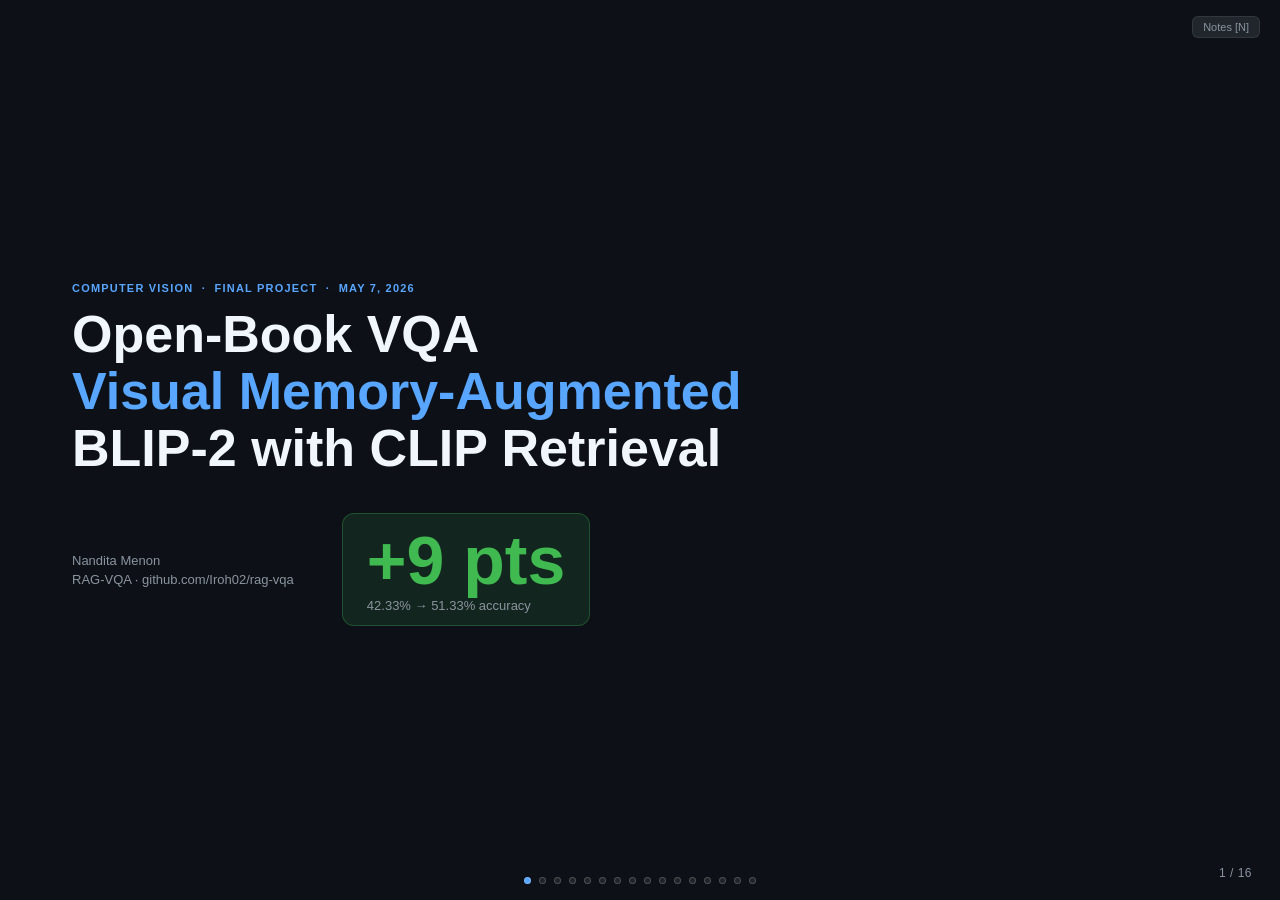
==== presentation/rag_vqa_open_book.html @ 4539fc2f "Add final RAG-VQA presentation deck and speaker script 16-slide HTML deck with keyboard navigation, " ====
<!DOCTYPE html>
<html lang="en">
<head>
<meta charset="UTF-8"/>
<meta name="viewport" content="width=device-width, initial-scale=1.0"/>
<title>Open-Book VQA — RAG-BLIP-2 Presentation</title>
<style>
  :root {
    --bg:        #0d1117;
    --bg1:       #161b22;
    --bg2:       #21262d;
    --border:    rgba(255,255,255,0.08);
    --ink:       #f0f6fc;
    --ink-dim:   #8b949e;
    --green:     #3fb950;
    --green-bg:  rgba(63,185,80,0.12);
    --blue:      #58a6ff;
    --blue-bg:   rgba(88,166,255,0.10);
    --orange:    #f0883e;
    --orange-bg: rgba(240,136,62,0.12);
    --red:       #f85149;
    --red-bg:    rgba(248,81,73,0.10);
    --purple:    #bc8cff;
    --yellow:    #e3b341;
    --radius:    12px;
  }
  *{box-sizing:border-box;margin:0;padding:0;}
  html,body{width:100%;height:100%;background:var(--bg);color:var(--ink);
    font-family:-apple-system,BlinkMacSystemFont,'Segoe UI','Inter',sans-serif;
    overflow:hidden;-webkit-font-smoothing:antialiased;}

  /* ── slide engine ─────────────────────────────────────────────────── */
  .deck{position:relative;width:100vw;height:100vh;}
  .slide{position:absolute;inset:0;display:flex;flex-direction:column;
    padding:56px 72px 48px;opacity:0;pointer-events:none;
    transition:opacity .25s ease;}
  .slide.active{opacity:1;pointer-events:all;}

  /* ── chrome ───────────────────────────────────────────────────────── */
  #counter{position:fixed;bottom:20px;right:28px;font-size:12px;
    color:var(--ink-dim);letter-spacing:.5px;z-index:100;}
  #nav{position:fixed;bottom:16px;left:50%;transform:translateX(-50%);
    display:flex;gap:8px;z-index:100;}
  .dot{width:7px;height:7px;border-radius:50%;background:var(--border);
    border:1px solid rgba(255,255,255,.2);cursor:pointer;transition:background .2s;}
  .dot.active{background:var(--blue);}
  #notes-btn{position:fixed;top:16px;right:20px;font-size:11px;padding:4px 10px;
    background:var(--bg2);border:1px solid var(--border);color:var(--ink-dim);
    border-radius:6px;cursor:pointer;z-index:200;}
  #notes-panel{position:fixed;bottom:0;left:0;right:0;max-height:220px;
    background:#1a1f2b;border-top:1px solid var(--border);padding:16px 32px;
    font-size:13px;color:var(--ink-dim);overflow-y:auto;
    transform:translateY(100%);transition:transform .3s;z-index:150;line-height:1.6;}
  #notes-panel.open{transform:translateY(0);}

  /* ── typography ───────────────────────────────────────────────────── */
  .tag{display:inline-block;font-size:11px;font-weight:600;letter-spacing:1.2px;
    text-transform:uppercase;color:var(--blue);margin-bottom:12px;}
  h1{font-size:52px;font-weight:700;line-height:1.1;color:var(--ink);}
  h2{font-size:34px;font-weight:700;line-height:1.2;margin-bottom:24px;}
  h3{font-size:22px;font-weight:600;margin-bottom:12px;}
  p,li{font-size:17px;line-height:1.65;color:var(--ink-dim);}
  .big{font-size:68px;font-weight:800;line-height:1;}
  .med{font-size:44px;font-weight:700;}
  .em{color:var(--ink);}

  /* ── layout helpers ───────────────────────────────────────────────── */
  .cols{display:flex;gap:32px;flex:1;min-height:0;}
  .col{flex:1;display:flex;flex-direction:column;gap:16px;}
  .spacer{flex:1;}
  .row{display:flex;gap:20px;align-items:flex-start;}

  /* ── cards ────────────────────────────────────────────────────────── */
  .card{background:var(--bg1);border:1px solid var(--border);border-radius:var(--radius);
    padding:20px 24px;}
  .card-green{background:var(--green-bg);border-color:rgba(63,185,80,.3);}
  .card-blue{background:var(--blue-bg);border-color:rgba(88,166,255,.3);}
  .card-orange{background:var(--orange-bg);border-color:rgba(240,136,62,.3);}
  .card-red{background:var(--red-bg);border-color:rgba(248,81,73,.3);}

  /* ── metric boxes ─────────────────────────────────────────────────── */
  .metric{background:var(--bg1);border:1px solid var(--border);border-radius:var(--radius);
    padding:24px 28px;text-align:center;}
  .metric .label{font-size:12px;letter-spacing:1px;text-transform:uppercase;
    color:var(--ink-dim);margin-bottom:8px;}
  .metric .val{font-size:52px;font-weight:800;line-height:1;}
  .g{color:var(--green);}.b{color:var(--blue);}.o{color:var(--orange);}
  .r{color:var(--red);}.y{color:var(--yellow);}.p{color:var(--purple);}

  /* ── table ────────────────────────────────────────────────────────── */
  table{width:100%;border-collapse:collapse;font-size:16px;}
  th{background:var(--bg2);padding:10px 16px;text-align:left;
    font-size:12px;letter-spacing:.8px;text-transform:uppercase;
    color:var(--ink-dim);border-bottom:1px solid var(--border);}
  td{padding:11px 16px;border-bottom:1px solid var(--border);}
  tr:last-child td{border-bottom:none;}
  tr.highlight td{background:var(--green-bg);color:var(--green);font-weight:700;}
  tr.dim td{color:var(--ink-dim);}

  /* ── bullets ──────────────────────────────────────────────────────── */
  ul{list-style:none;display:flex;flex-direction:column;gap:10px;}
  ul li::before{content:"→";margin-right:10px;color:var(--blue);}
  ul.check li::before{content:"✓";color:var(--green);}
  ul.warn li::before{content:"⚠";color:var(--orange);}
  ul.plain li::before{content:"·";color:var(--ink-dim);}

  /* ── pipeline diagram ─────────────────────────────────────────────── */
  .pipe{display:flex;align-items:center;gap:0;flex-wrap:wrap;justify-content:center;}
  .pbox{background:var(--bg2);border:1px solid var(--border);border-radius:10px;
    padding:12px 18px;text-align:center;font-size:14px;font-weight:600;min-width:110px;}
  .parrow{font-size:22px;color:var(--blue);padding:0 6px;font-weight:300;}
  .pbox.accent{background:var(--blue-bg);border-color:rgba(88,166,255,.4);color:var(--blue);}
  .pbox.out{background:var(--green-bg);border-color:rgba(63,185,80,.4);color:var(--green);}
  .pbox.inp{background:var(--orange-bg);border-color:rgba(240,136,62,.4);color:var(--orange);}

  /* ── formula ──────────────────────────────────────────────────────── */
  .formula{font-family:'Courier New',monospace;font-size:22px;
    background:var(--bg2);border:1px solid var(--border);
    border-radius:10px;padding:20px 28px;color:var(--blue);
    text-align:center;letter-spacing:.5px;}

  /* ── plot img ─────────────────────────────────────────────────────── */
  img.plot{width:100%;height:auto;border-radius:10px;border:1px solid var(--border);}
  .plot-wrap{background:var(--bg1);border:1px solid var(--border);
    border-radius:var(--radius);padding:12px;display:flex;
    align-items:center;justify-content:center;min-height:0;overflow:hidden;}

  /* ── title slide ──────────────────────────────────────────────────── */
  .title-content{flex:1;display:flex;flex-direction:column;justify-content:center;}

  /* ── print ────────────────────────────────────────────────────────── */
  @media print{
    .slide{position:relative;opacity:1;pointer-events:all;page-break-after:always;
      height:100vh;padding:40px 56px;}
    #nav,#counter,#notes-btn,#notes-panel{display:none!important;}
  }
</style>
</head>
<body>

<button id="notes-btn" onclick="toggleNotes()">Notes [N]</button>
<div id="notes-panel"></div>
<div id="counter"></div>
<div id="nav"></div>

<div class="deck" id="deck">

<!-- ══════════════════════════════════════════════════════════════════
     SLIDE 1 — TITLE
════════════════════════════════════════════════════════════════════ -->
<div class="slide active" data-notes="Welcome everyone. Today I'm presenting Open-Book VQA — a system that gives a frozen vision-language model the ability to look up similar past examples before answering a visual question. The core result: retrieval improves accuracy from 42.33% to 51.33%, a +9 point absolute gain, and image similarity is a stronger retrieval signal than question-text similarity.">
  <div class="title-content">
    <div class="tag">Computer Vision &nbsp;·&nbsp; Final Project &nbsp;·&nbsp; May 7, 2026</div>
    <h1>Open-Book VQA</h1>
    <h1 style="color:var(--blue)">Visual Memory-Augmented</h1>
    <h1>BLIP-2 with CLIP Retrieval</h1>
    <div style="margin-top:36px;display:flex;gap:48px;align-items:center;">
      <div>
        <div style="font-size:13px;color:var(--ink-dim);margin-bottom:4px;">Nandita Menon</div>
        <div style="font-size:13px;color:var(--ink-dim);">RAG-VQA · github.com/Iroh02/rag-vqa</div>
      </div>
      <div class="card card-green" style="padding:12px 24px;">
        <span class="big g">+9 pts</span>
        <div style="font-size:13px;color:var(--ink-dim);margin-top:4px;">42.33% → 51.33% accuracy</div>
      </div>
    </div>
  </div>
</div>

<!-- ══════════════════════════════════════════════════════════════════
     SLIDE 2 — MOTIVATION
════════════════════════════════════════════════════════════════════ -->
<div class="slide" data-notes="Frame this as the closed-book exam analogy. A student who memorized everything still does worse than one who can consult notes on a hard question. VQA models have the same problem — they're forced to answer from internal weights alone. The question this project asks is: what if the model could look up similar past examples?">
  <div class="tag">Motivation</div>
  <h2>Standard VQA is a Closed-Book Exam</h2>
  <div class="cols">
    <div class="col">
      <div class="card card-red">
        <h3 class="r">Closed-Book (Standard VQA)</h3>
        <p style="margin-top:8px;">Model sees <strong>one image</strong> + question.<br>
        Must answer from internal weights alone.<br>
        No access to prior examples or similar cases.</p>
      </div>
      <div class="card" style="margin-top:4px;">
        <p style="font-size:15px;color:var(--ink-dim);">Hard questions about rare objects, unusual angles,
        or uncommon answers may never appear in training distribution.
        The model has no fallback.</p>
      </div>
    </div>
    <div class="col">
      <div class="card card-green">
        <h3 class="g">Open-Book (This Project)</h3>
        <p style="margin-top:8px;">Model retrieves <strong>similar past VQA examples</strong>
        from a visual memory before answering.<br>
        Uses retrieved Q&A pairs as contextual hints.</p>
      </div>
      <div class="card card-blue" style="margin-top:4px;">
        <p style="font-size:15px;color:var(--blue);">Key question: <strong>can a frozen VQA model answer better
        if it can look up visually similar past examples?</strong></p>
      </div>
    </div>
  </div>
</div>

<!-- ══════════════════════════════════════════════════════════════════
     SLIDE 3 — PROBLEM STATEMENT
════════════════════════════════════════════════════════════════════ -->
<div class="slide" data-notes="This is a clean task framing slide. Emphasize that the model is frozen — we are not retraining BLIP-2. We're adding a retrieval wrapper around it. The challenge is that frozen models fail on open-ended visual details, and we want to close that gap without expensive retraining.">
  <div class="tag">Problem Statement</div>
  <h2>Visual Question Answering</h2>
  <div class="cols">
    <div class="col">
      <div class="card card-blue">
        <div style="font-size:13px;letter-spacing:1px;text-transform:uppercase;color:var(--blue);margin-bottom:10px;">Input</div>
        <ul class="plain">
          <li><span class="em">Image</span> — a natural photograph</li>
          <li><span class="em">Question</span> — a short natural-language question about it</li>
        </ul>
      </div>
      <div class="card card-green">
        <div style="font-size:13px;letter-spacing:1px;text-transform:uppercase;color:var(--green);margin-bottom:10px;">Output</div>
        <ul class="plain">
          <li>A <span class="em">short natural-language answer</span> (1–3 words)</li>
          <li>Evaluated with <span class="em">VQA soft accuracy</span>: min(1, matches/3)</li>
        </ul>
      </div>
    </div>
    <div class="col">
      <div class="card card-orange">
        <div style="font-size:13px;letter-spacing:1px;text-transform:uppercase;color:var(--orange);margin-bottom:10px;">Challenge</div>
        <ul class="warn">
          <li>Frozen BLIP-2 must answer from weights alone</li>
          <li>Fails on <strong>open-ended visual details</strong> (what color, how many, what type)</li>
          <li>Rare objects and uncommon scenes are underrepresented</li>
          <li>Retraining a 3B-parameter model is expensive</li>
        </ul>
      </div>
      <div class="card" style="margin-top:4px;">
        <p style="font-size:14px;color:var(--ink-dim);">Goal: improve a <strong>frozen</strong> model at inference time using retrieval — no fine-tuning required for the main result.</p>
      </div>
    </div>
  </div>
</div>

<!-- ══════════════════════════════════════════════════════════════════
     SLIDE 4 — CORE IDEA
════════════════════════════════════════════════════════════════════ -->
<div class="slide" data-notes="This is the elevator pitch slide. One sentence: we turn BLIP-2 into an open-book student by adding a visual memory. The key insight is that similar images tend to have similar answers — so if you saw a photo of a red car before, and someone asks what color is the car, the retrieved hint helps. Spend about 30 seconds here.">
  <div class="tag">Core Idea</div>
  <h2>Convert BLIP-2 into an Open-Book System</h2>
  <div style="flex:1;display:flex;flex-direction:column;justify-content:center;gap:24px;">
    <div class="card card-blue" style="padding:28px 32px;">
      <p style="font-size:20px;color:var(--ink);line-height:1.6;">
        <strong>Before answering</strong>, the model retrieves the most visually similar
        past VQA examples from a knowledge base.
        Their Q&A pairs are prepended as <span style="color:var(--blue);font-weight:700;">contextual hints</span>.
      </p>
    </div>
    <div class="cols" style="flex:unset;gap:20px;">
      <div class="card" style="flex:1;text-align:center;padding:24px;">
        <div style="font-size:32px;margin-bottom:8px;">🖼️</div>
        <div style="font-weight:700;margin-bottom:6px;">Visual Memory</div>
        <p style="font-size:14px;">5,000 VQA examples stored as CLIP embeddings</p>
      </div>
      <div class="card" style="flex:1;text-align:center;padding:24px;">
        <div style="font-size:32px;margin-bottom:8px;">🔍</div>
        <div style="font-weight:700;margin-bottom:6px;">Retrieval</div>
        <p style="font-size:14px;">CLIP + FAISS cosine similarity search</p>
      </div>
      <div class="card" style="flex:1;text-align:center;padding:24px;">
        <div style="font-size:32px;margin-bottom:8px;">💡</div>
        <div style="font-weight:700;margin-bottom:6px;">Hints Prompt</div>
        <p style="font-size:14px;">Top-k Q&A pairs prepended to BLIP-2 prompt</p>
      </div>
      <div class="card card-green" style="flex:1;text-align:center;padding:24px;">
        <div style="font-size:32px;margin-bottom:8px;">🎯</div>
        <div style="font-weight:700;color:var(--green);margin-bottom:6px;">Result</div>
        <p style="font-size:14px;">42.33% → <strong class="g">51.33%</strong> accuracy</p>
      </div>
    </div>
  </div>
</div>

<!-- ══════════════════════════════════════════════════════════════════
     SLIDE 5 — ARCHITECTURE
════════════════════════════════════════════════════════════════════ -->
<div class="slide" data-notes="Walk through the pipeline left to right. Query image and question come in. CLIP encodes the query image as a 512-d vector. FAISS does an exact inner-product search over the KB. We get back top-k Q&A pairs. Those are formatted into a hints prompt and fed to BLIP-2 along with the original image. BLIP-2 generates the final answer.">
  <div class="tag">Architecture</div>
  <h2>End-to-End Pipeline</h2>
  <div style="flex:1;display:flex;flex-direction:column;justify-content:center;gap:28px;">
    <div class="pipe">
      <div class="pbox inp">Query Image<br><small style="color:var(--ink-dim);">PIL → RGB</small></div>
      <div class="parrow">→</div>
      <div class="pbox accent">CLIP<br><small style="color:var(--ink-dim);">ViT-B/32<br>512-d embed</small></div>
      <div class="parrow">→</div>
      <div class="pbox accent">FAISS<br><small style="color:var(--ink-dim);">IndexFlatIP<br>5k KB</small></div>
      <div class="parrow">→</div>
      <div class="pbox">Top-k Q&A<br><small style="color:var(--ink-dim);">Retrieved hints</small></div>
      <div class="parrow">→</div>
      <div class="pbox">Hints Prompt<br><small style="color:var(--ink-dim);">Formatted text</small></div>
      <div class="parrow">→</div>
      <div class="pbox accent">BLIP-2<br><small style="color:var(--ink-dim);">OPT-2.7B</small></div>
      <div class="parrow">→</div>
      <div class="pbox out">Answer</div>
    </div>
    <div class="cols" style="flex:unset;gap:16px;">
      <div class="card" style="flex:1;">
        <div style="font-size:12px;text-transform:uppercase;letter-spacing:1px;color:var(--blue);margin-bottom:8px;">BLIP-2</div>
        <ul class="plain" style="font-size:14px;">
          <li>Salesforce/blip2-opt-2.7b</li>
          <li>Frozen ViT-G/14 + Q-Former + OPT-2.7B</li>
          <li>Loaded in 4-bit NF4 quantization</li>
        </ul>
      </div>
      <div class="card" style="flex:1;">
        <div style="font-size:12px;text-transform:uppercase;letter-spacing:1px;color:var(--blue);margin-bottom:8px;">CLIP Retriever</div>
        <ul class="plain" style="font-size:14px;">
          <li>openai/clip-vit-base-patch32</li>
          <li>Two FAISS indices: image + text</li>
          <li>Score fusion: α · img + (1−α) · txt</li>
        </ul>
      </div>
      <div class="card" style="flex:1;">
        <div style="font-size:12px;text-transform:uppercase;letter-spacing:1px;color:var(--blue);margin-bottom:8px;">Prompt Format</div>
        <div style="font-family:monospace;font-size:12px;color:var(--ink-dim);line-height:1.8;">
          Hints may be wrong.<br>
          Hints:<br>
          &nbsp;- Similar image: &lt;answer&gt;<br>
          Question: &lt;q&gt;<br>
          Answer:
        </div>
      </div>
    </div>
  </div>
</div>

<!-- ══════════════════════════════════════════════════════════════════
     SLIDE 6 — RETRIEVAL SCORING
════════════════════════════════════════════════════════════════════ -->
<div class="slide" data-notes="The key design parameter is alpha. At alpha=0, only text similarity matters — finds questions that look similar. At alpha=1, only image similarity matters — finds images that look similar. At alpha=0.5, it's balanced. We also have an optional gate tau: if the top-1 score is below tau, we skip retrieval entirely and fall back to baseline. The main result is that alpha=1.0 wins.">
  <div class="tag">Retrieval Scoring</div>
  <h2>Fusion Score &amp; Retrieval Gate</h2>
  <div style="flex:1;display:flex;flex-direction:column;gap:24px;justify-content:center;">
    <div class="formula">
      score &nbsp;=&nbsp; α · image_similarity &nbsp;+&nbsp; (1 − α) · text_similarity
    </div>
    <div class="formula" style="font-size:16px;color:var(--ink-dim);">
      retrieve only if &nbsp; score<sub>top1</sub> &nbsp;≥&nbsp; τ &nbsp;&nbsp;(optional gate)
    </div>
    <div class="cols" style="flex:unset;">
      <div class="metric" style="flex:1;">
        <div class="label">α = 0.0</div>
        <div class="val r" style="font-size:32px;">Text-only</div>
        <p style="font-size:13px;margin-top:8px;">Finds similar questions.<br>Ignores visual content.</p>
      </div>
      <div class="metric" style="flex:1;">
        <div class="label">α = 0.5</div>
        <div class="val b" style="font-size:32px;">Balanced</div>
        <p style="font-size:13px;margin-top:8px;">Image + text equally weighted.</p>
      </div>
      <div class="metric card-green" style="flex:1;">
        <div class="label">α = 1.0 ← Best</div>
        <div class="val g" style="font-size:32px;">Image-only</div>
        <p style="font-size:13px;margin-top:8px;">Finds visually similar images.<br><strong>Achieves 51.33%.</strong></p>
      </div>
      <div class="metric" style="flex:1;">
        <div class="label">τ gate</div>
        <div class="val y" style="font-size:32px;">Optional</div>
        <p style="font-size:13px;margin-top:8px;">Skips retrieval if top-1 similarity is below threshold.</p>
      </div>
    </div>
  </div>
</div>

<!-- ══════════════════════════════════════════════════════════════════
     SLIDE 7 — EXPERIMENTAL SETUP
════════════════════════════════════════════════════════════════════ -->
<div class="slide" data-notes="Key points: 100 validation samples used consistently across ALL runs, so ablation comparisons are fair. The knowledge base has 5k entries from VQAv2. The baseline is the same frozen BLIP-2 with no retrieval. VQA soft accuracy is the official metric — it accounts for annotator disagreement by counting how many of 10 annotators agree.">
  <div class="tag">Experimental Setup</div>
  <h2>Consistent &amp; Controlled Evaluation</h2>
  <div class="cols">
    <div class="col">
      <div class="card">
        <h3>Dataset</h3>
        <ul class="plain">
          <li><span class="em">VQAv2</span> validation split</li>
          <li>100 samples, same across all runs</li>
          <li>Binary (yes/no) and open-ended questions</li>
        </ul>
      </div>
      <div class="card">
        <h3>Metric</h3>
        <ul class="plain">
          <li><span class="em">VQA soft accuracy</span></li>
          <li>min(1, annotator_matches / 3)</li>
          <li>Accounts for human disagreement</li>
        </ul>
      </div>
    </div>
    <div class="col">
      <div class="card">
        <h3>Knowledge Base</h3>
        <ul class="plain">
          <li><span class="em">5,000 entries</span>, VQAv2 training split</li>
          <li>CLIP ViT-B/32 image + text embeddings</li>
          <li>Two FAISS IndexFlatIP indices</li>
        </ul>
      </div>
      <div class="card">
        <h3>Baseline</h3>
        <ul class="plain">
          <li>Frozen BLIP-2 (blip2-opt-2.7b), no retrieval</li>
          <li>Same prompt format, same eval set</li>
          <li>Quantized to 4-bit NF4 for GPU efficiency</li>
        </ul>
      </div>
    </div>
  </div>
</div>

<!-- ══════════════════════════════════════════════════════════════════
     SLIDE 8 — MAIN RESULTS
════════════════════════════════════════════════════════════════════ -->
<div class="slide" data-notes="This is the headline slide. Lead with the numbers: baseline 42.33%, best RAG 51.33%, that's plus 9 percentage points absolute and 21% relative improvement. The safe headline is the alpha sweep result because it's robust across the full eval set. The key finding is that alpha=1.0 wins — pure image retrieval, no text. Text-only retrieval actually slightly hurts.">
  <div class="tag">Main Results</div>
  <h2>Alpha / Tau Sweep — n=100</h2>
  <div style="display:flex;gap:32px;flex:1;min-height:0;">
    <div style="flex:1.6;display:flex;flex-direction:column;gap:12px;">
      <table>
        <tr><th>Configuration</th><th>α</th><th>τ</th><th style="text-align:right;">Accuracy</th></tr>
        <tr class="dim"><td>Baseline (BLIP-2 only)</td><td>—</td><td>—</td><td style="text-align:right;">42.33%</td></tr>
        <tr class="dim"><td>RAG text-only retrieval</td><td>0.0</td><td>—</td><td style="text-align:right;">41.33%</td></tr>
        <tr><td>RAG balanced</td><td>0.5</td><td>—</td><td style="text-align:right;">46.33%</td></tr>
        <tr><td>RAG balanced + gate</td><td>0.5</td><td>0.5</td><td style="text-align:right;">47.33%</td></tr>
        <tr class="highlight"><td>RAG image-only ★ Best</td><td>1.0</td><td>—</td><td style="text-align:right;">51.33%</td></tr>
        <tr><td>RAG image-only + gate</td><td>1.0</td><td>0.75</td><td style="text-align:right;">49.33%</td></tr>
      </table>
      <div class="plot-wrap" style="flex:1;min-height:0;">
        <img class="plot" src="../results/plots/alpha_sweep.png" alt="Alpha sweep plot"/>
      </div>
    </div>
    <div style="flex:1;display:flex;flex-direction:column;gap:12px;justify-content:center;">
      <div class="metric card-green">
        <div class="label">Best RAG Accuracy</div>
        <div class="val g">51.33%</div>
      </div>
      <div class="metric">
        <div class="label">Baseline</div>
        <div class="val" style="color:var(--ink-dim);">42.33%</div>
      </div>
      <div class="metric card-green">
        <div class="label">Absolute Gain</div>
        <div class="val g">+9.00 pts</div>
      </div>
      <div class="metric card-blue">
        <div class="label">Relative Improvement</div>
        <div class="val b">+21%</div>
      </div>
    </div>
  </div>
</div>

<!-- ══════════════════════════════════════════════════════════════════
     SLIDE 9 — WHY IMAGE RETRIEVAL WINS
════════════════════════════════════════════════════════════════════ -->
<div class="slide" data-notes="This is the analytical insight slide. Why does alpha=1.0 beat alpha=0.5 and alpha=0.0? Three reasons: VQA answers are visually grounded, short questions like 'what color is this?' are nearly identical across different visual scenes so text retrieval doesn't discriminate, and CLIP image embeddings cluster by visual content which correlates with answer space. Text-only retrieval slightly hurts because it retrieves questions that look similar but are about totally different images.">
  <div class="tag">Key Insight</div>
  <h2>Why Does Visual Retrieval Win?</h2>
  <div class="cols">
    <div class="col">
      <div class="card card-green">
        <h3 class="g">Image retrieval (α=1.0)</h3>
        <ul style="margin-top:10px;">
          <li>Similar images share objects, scenes, colors, actions</li>
          <li>Visual neighbors often have similar answer distributions</li>
          <li>CLIP image embeddings are rich and visually discriminative</li>
        </ul>
      </div>
      <div class="card" style="padding:16px 20px;background:var(--bg2);">
        <p style="font-size:14px;color:var(--ink-dim);">Example: <em>"Is the grass green?"</em> — an image of a park retrieves
        other park images. Retrieved answers include "yes" and "green" — directly helpful.</p>
      </div>
    </div>
    <div class="col">
      <div class="card card-red">
        <h3 class="r">Text retrieval (α=0.0) — <em>hurts</em></h3>
        <ul style="margin-top:10px;">
          <li>Short VQA questions are often <strong>generic</strong>: "What color?", "How many?"</li>
          <li>Same question form → different images → different answers</li>
          <li>CLIP text embeddings optimized for captions, not interrogatives</li>
        </ul>
      </div>
      <div class="card card-orange" style="padding:16px 20px;">
        <p style="font-size:14px;color:var(--orange);">Example: <em>"What color is the car?"</em> text-retrieval
        finds other color questions — but about completely different cars.
        The retrieved answers are noise.</p>
      </div>
    </div>
  </div>
</div>

<!-- ══════════════════════════════════════════════════════════════════
     SLIDE 10 — TOP-K ABLATION
════════════════════════════════════════════════════════════════════ -->
<div class="slide" data-notes="These numbers are impressive. At k=3 we get 68%, at k=10 we get 90.67%. The k=10 result should be framed carefully — it's essentially a 10-shot prompt. Each of the 10 retrieved Q&A pairs provides the model with a full example from a similar scene. The result is internally consistent with Oracle@10 = 92.33%, which is the upper bound. Report k=3 as the practically useful result; k=10 is a controlled upper-bound exploration.">
  <div class="tag">Top-k Ablation</div>
  <h2>More Retrieved Examples → Higher Accuracy (α=1.0)</h2>
  <div class="cols">
    <div class="col" style="flex:1.3;">
      <div class="plot-wrap" style="flex:1;">
        <img class="plot" src="../results/plots/topk_ablation.png" alt="Top-k ablation plot"/>
      </div>
    </div>
    <div class="col" style="flex:0.7;justify-content:center;">
      <div class="metric"><div class="label">k = 1</div><div class="val b">53.33%</div></div>
      <div class="metric card-green"><div class="label">k = 3 (default)</div><div class="val g">68.00%</div></div>
      <div class="metric"><div class="label">k = 5</div><div class="val b">75.33%</div></div>
      <div class="metric"><div class="label">k = 10</div><div class="val y">90.67%</div></div>
      <div class="card card-orange" style="margin-top:8px;padding:12px 16px;">
        <p style="font-size:13px;color:var(--orange);">k=10 acts as a 10-shot prompt. Promising controlled result — future work should verify at scale.</p>
      </div>
    </div>
  </div>
</div>

<!-- ══════════════════════════════════════════════════════════════════
     SLIDE 11 — ORACLE / RETRIEVED-ANSWER OVERLAP
════════════════════════════════════════════════════════════════════ -->
<div class="slide" data-notes="Important: do NOT call this a retrieval ceiling, because RAG beats it at k=1 and k=3. Oracle@k measures how often the ground-truth answer appears somewhere in the top-k retrieved answers. At k=1, the exact answer is in the top-1 result only 24% of the time — yet RAG achieves 53.33% at k=1. This proves the model is not just copying retrieved answers. It's using the retrieved examples as visual and semantic context, then generating its own answer combining visual reasoning with those priors.">
  <div class="tag">Retrieved-Answer Overlap</div>
  <h2>RAG Outperforms Answer Overlap at Low k</h2>
  <div class="cols">
    <div class="col" style="flex:1.3;">
      <div class="plot-wrap" style="flex:1;">
        <img class="plot" src="../results/plots/oracle.png" alt="Oracle@k plot"/>
      </div>
    </div>
    <div class="col" style="flex:0.7;justify-content:center;gap:10px;">
      <div class="card card-blue" style="padding:14px 18px;">
        <div style="font-size:12px;text-transform:uppercase;letter-spacing:1px;color:var(--blue);margin-bottom:6px;">Retrieved-Answer Overlap@k</div>
        <p style="font-size:13px;">How often does the <em>exact</em> answer appear among the top-k retrieved Q&A pairs?</p>
      </div>
      <table style="font-size:14px;">
        <tr><th>k</th><th>Overlap@k</th><th>RAG acc</th><th>Δ</th></tr>
        <tr><td>1</td><td>24.00%</td><td class="g" style="font-weight:700;">53.33%</td><td class="g">+29 pts</td></tr>
        <tr><td>3</td><td>60.33%</td><td class="g" style="font-weight:700;">68.00%</td><td class="g">+8 pts</td></tr>
        <tr><td>5</td><td>83.33%</td><td>75.33%</td><td class="r">−8 pts</td></tr>
        <tr><td>10</td><td>92.33%</td><td>90.67%</td><td class="r">−2 pts</td></tr>
      </table>
      <div class="card card-green" style="padding:12px 16px;">
        <p style="font-size:13px;color:var(--green);">At k=1 and k=3, RAG <strong>exceeds</strong> answer overlap. The model combines its own visual reasoning with retrieved context — it is not copying.</p>
      </div>
    </div>
  </div>
</div>

<!-- ══════════════════════════════════════════════════════════════════
     SLIDE 12 — WHERE RAG HELPS
════════════════════════════════════════════════════════════════════ -->
<div class="slide" data-notes="This is one of the most interpretable results. Yes/no questions drop slightly (85.2% to 81.5%) because BLIP-2 is already very good at them and the extra context can confuse it. Open-ended questions see a massive +14 point gain (26.5% to 40.2%). This makes sense: open-ended questions are harder, there's more answer variability, and the retrieved hints provide useful semantic priors about what kinds of answers are appropriate.">
  <div class="tag">Answer-Type Breakdown</div>
  <h2>RAG Strongly Helps Open-Ended Questions</h2>
  <div class="cols">
    <div class="col" style="flex:1.3;">
      <div class="plot-wrap" style="flex:1;">
        <img class="plot" src="../results/plots/answer_type.png" alt="Answer type breakdown"/>
      </div>
    </div>
    <div class="col" style="flex:0.7;justify-content:center;gap:12px;">
      <div class="card card-red">
        <h3 style="color:var(--red);">Yes/No Questions (n=27)</h3>
        <div style="display:flex;justify-content:space-between;margin-top:10px;">
          <div style="text-align:center;"><div style="font-size:28px;font-weight:700;color:var(--ink-dim);">85.2%</div><div style="font-size:12px;color:var(--ink-dim);">Baseline</div></div>
          <div style="font-size:24px;align-self:center;color:var(--red);">→</div>
          <div style="text-align:center;"><div style="font-size:28px;font-weight:700;color:var(--red);">81.5%</div><div style="font-size:12px;color:var(--ink-dim);">RAG</div></div>
        </div>
        <p style="font-size:13px;margin-top:8px;color:var(--ink-dim);">Model already strong. Context adds noise.</p>
      </div>
      <div class="card card-green">
        <h3 style="color:var(--green);">Open-Ended Questions (n=73)</h3>
        <div style="display:flex;justify-content:space-between;margin-top:10px;">
          <div style="text-align:center;"><div style="font-size:28px;font-weight:700;color:var(--ink-dim);">26.5%</div><div style="font-size:12px;color:var(--ink-dim);">Baseline</div></div>
          <div style="font-size:24px;align-self:center;color:var(--green);">→</div>
          <div style="text-align:center;"><div style="font-size:28px;font-weight:700;color:var(--green);">40.2%</div><div style="font-size:12px;color:var(--ink-dim);">RAG</div></div>
        </div>
        <p style="font-size:13px;margin-top:8px;color:var(--green);font-weight:600;">+13.7 pts — main driver of total gain</p>
      </div>
    </div>
  </div>
</div>

<!-- ══════════════════════════════════════════════════════════════════
     SLIDE 13 — HELPFUL / HARMFUL
════════════════════════════════════════════════════════════════════ -->
<div class="slide" data-notes="RAG corrects 21 examples and breaks 9. That's a 2.3:1 ratio of corrections to regressions. 70% of examples are unchanged — the model was right or wrong in both cases. This is a healthy signal. A retrieval system that breaks as many things as it fixes would not be worth adding. The 2:1 helpful-to-harmful ratio indicates the retrieval signal is net positive.">
  <div class="tag">Helpful vs Harmful</div>
  <h2>RAG Corrects More Than Twice As Many As It Breaks</h2>
  <div class="cols">
    <div class="col" style="flex:1.3;">
      <div class="plot-wrap" style="flex:1;">
        <img class="plot" src="../results/plots/helpful_harmful.png" alt="Helpful harmful plot"/>
      </div>
    </div>
    <div class="col" style="flex:0.7;justify-content:center;gap:12px;">
      <div class="metric card-green">
        <div class="label">Helpful (RAG corrects)</div>
        <div class="val g">21 / 100</div>
        <p style="font-size:14px;margin-top:6px;">Baseline wrong → RAG right</p>
      </div>
      <div class="metric card-red">
        <div class="label">Harmful (RAG breaks)</div>
        <div class="val r">9 / 100</div>
        <p style="font-size:14px;margin-top:6px;">Baseline right → RAG wrong</p>
      </div>
      <div class="metric">
        <div class="label">Neutral (no change)</div>
        <div class="val" style="color:var(--ink-dim);">70 / 100</div>
      </div>
      <div class="card card-green" style="padding:12px 16px;">
        <p style="font-size:14px;color:var(--green);font-weight:600;">Helpful:Harmful ratio = 2.3:1</p>
      </div>
    </div>
  </div>
</div>

<!-- ══════════════════════════════════════════════════════════════════
     SLIDE 14 — CONFIDENCE
════════════════════════════════════════════════════════════════════ -->
<div class="slide" data-notes="The confidence plot shows retrieval score vs RAG accuracy. CLIP cosine similarity scores cluster between 0.61 and 1.0 on this dataset — the range is narrow because CLIP image embeddings are generally similar for natural photos. The trend shows that higher top-1 retrieval score correlates with better RAG accuracy, which is encouraging — it means the retrieval signal is meaningful and not random. However, the correlation is imperfect, which means retrieval score alone is not sufficient — BLIP-2 sometimes ignores or misuses context.">
  <div class="tag">Retrieval Confidence</div>
  <h2>Higher Retrieval Confidence → Better Accuracy</h2>
  <div class="cols">
    <div class="col" style="flex:1.3;">
      <div class="plot-wrap" style="flex:1;">
        <img class="plot" src="../results/plots/confidence.png" alt="Confidence vs accuracy"/>
      </div>
    </div>
    <div class="col" style="flex:0.7;justify-content:center;gap:14px;">
      <div class="card card-blue">
        <h3>Finding</h3>
        <p style="margin-top:8px;font-size:15px;">Higher CLIP top-1 retrieval score correlates with higher RAG accuracy.</p>
      </div>
      <div class="card">
        <h3>Note on Score Range</h3>
        <p style="margin-top:8px;font-size:14px;color:var(--ink-dim);">Scores cluster between 0.61–1.0 — CLIP image embeddings
        are generally similar for natural photos (narrow dynamic range).</p>
      </div>
      <div class="card card-orange">
        <h3>Limitation</h3>
        <p style="margin-top:8px;font-size:14px;">Retrieval score alone is not sufficient — BLIP-2 does not always
        effectively utilize provided context even when retrieval is high quality.</p>
      </div>
    </div>
  </div>
</div>

<!-- ══════════════════════════════════════════════════════════════════
     SLIDE 15 — FINE-TUNING ATTEMPT
════════════════════════════════════════════════════════════════════ -->
<div class="slide" data-notes="Be honest here. QLoRA adapters were trained on RAG-format prompts — the hints format with similar-image answers. Training loss did decrease, showing the model learned to follow the new prompt format. But inference accuracy did not improve enough to become the main result. The reason: BLIP-2's OPT-2.7B backbone is mostly frozen, and 4-bit LoRA with rank 16 adds only a small number of trainable parameters. The lightweight adapters were insufficient to significantly shift generation behavior. This is a limitation, not a failure — the framing is that lightweight adaptation needs more data and compute.">
  <div class="tag">Fine-Tuning Attempt</div>
  <h2>QLoRA Adapters — Lightweight Adaptation</h2>
  <div class="cols">
    <div class="col">
      <div class="card card-blue">
        <h3>What We Did</h3>
        <ul style="margin-top:10px;">
          <li>QLoRA fine-tuning on RAG-format prompts (hints format)</li>
          <li>LoRA rank r=16, α=32, 4-bit NF4 quantization</li>
          <li>Training data: ~3,000 RAG-formatted VQA examples</li>
          <li>Training loss decreased — model learned the prompt format</li>
        </ul>
      </div>
    </div>
    <div class="col">
      <div class="card card-orange">
        <h3>Result &amp; Analysis</h3>
        <ul class="warn" style="margin-top:10px;">
          <li>Inference accuracy did not improve significantly over inference-time RAG</li>
          <li>OPT-2.7B backbone is mostly frozen — adapters cover few parameters</li>
          <li>Lightweight adaptation insufficient to shift generation behavior</li>
        </ul>
      </div>
      <div class="card" style="margin-top:4px;background:var(--bg2);">
        <p style="font-size:14px;color:var(--ink-dim);">Main result remains <strong>inference-time RAG</strong>.
        Fine-tuning is future work requiring more data, larger LoRA rank, or partial unfreezing of the language model.</p>
      </div>
    </div>
  </div>
</div>

<!-- ══════════════════════════════════════════════════════════════════
     SLIDE 16 — CONCLUSION
════════════════════════════════════════════════════════════════════ -->
<div class="slide" data-notes="Close strong. The five things to remember: 1. We built open-book VQA with a clean retrieval pipeline. 2. +9 points absolute improvement over a strong frozen baseline. 3. Visual similarity beats text similarity — this is the main finding. 4. The model genuinely reasons over retrieved context, not just copying answers. 5. Open-ended questions drive the gain. Limitations: yes/no questions are hurt, and the generator doesn't always use context reliably. Future work: larger KB, fine-tuning with more data, image-disjoint KB construction.">
  <div class="tag">Conclusion</div>
  <h2>Open-Book VQA — Summary</h2>
  <div class="cols">
    <div class="col">
      <div class="card card-green">
        <div style="font-size:12px;text-transform:uppercase;letter-spacing:1px;color:var(--green);margin-bottom:10px;">Contributions</div>
        <ul class="check">
          <li>Built open-book VQA: BLIP-2 + CLIP + FAISS pipeline</li>
          <li>Improved frozen BLIP-2 from <strong>42.33% → 51.33%</strong> (+9 pts, +21% relative)</li>
          <li>Visual similarity is a <strong>stronger</strong> retrieval signal than question-text similarity</li>
          <li>RAG <strong>outperforms answer overlap at low k</strong> — model reasons over context</li>
          <li>Main gain is on open-ended questions (+14 pts)</li>
        </ul>
      </div>
    </div>
    <div class="col">
      <div class="card card-orange">
        <div style="font-size:12px;text-transform:uppercase;letter-spacing:1px;color:var(--orange);margin-bottom:10px;">Limitations &amp; Future Work</div>
        <ul class="warn">
          <li>RAG slightly hurts yes/no questions (context adds noise)</li>
          <li>Generator does not always use retrieved evidence reliably</li>
          <li>100-sample eval; full benchmark evaluation is future work</li>
          <li>Image-disjoint KB construction should be enforced more strictly</li>
          <li>Fine-tuning needs larger rank / more data to improve results</li>
        </ul>
      </div>
      <div class="metric card-green" style="margin-top:12px;">
        <div class="label">Headline Number</div>
        <div style="display:flex;align-items:baseline;gap:12px;justify-content:center;">
          <span style="font-size:36px;font-weight:800;color:var(--ink-dim);">42.33%</span>
          <span style="font-size:28px;color:var(--blue);">→</span>
          <span style="font-size:48px;font-weight:800;color:var(--green);">51.33%</span>
        </div>
      </div>
    </div>
  </div>
</div>

</div><!-- end deck -->

<script>
const slides  = Array.from(document.querySelectorAll('.slide'));
const notePanel = document.getElementById('notes-panel');
const counter   = document.getElementById('counter');
const navEl     = document.getElementById('nav');
let cur = 0;
let notesOpen = false;

// build nav dots
slides.forEach((_,i)=>{
  const d = document.createElement('div');
  d.className = 'dot' + (i===0?' active':'');
  d.onclick = ()=>go(i);
  navEl.appendChild(d);
});

function go(n){
  slides[cur].classList.remove('active');
  navEl.children[cur].classList.remove('active');
  cur = Math.max(0, Math.min(n, slides.length-1));
  slides[cur].classList.add('active');
  navEl.children[cur].classList.add('active');
  counter.textContent = `${cur+1} / ${slides.length}`;
  if(notesOpen) showNotes();
}

function showNotes(){
  notePanel.innerHTML = slides[cur].dataset.notes || '';
}

function toggleNotes(){
  notesOpen = !notesOpen;
  if(notesOpen){ notePanel.classList.add('open'); showNotes(); }
  else { notePanel.classList.remove('open'); }
}

document.addEventListener('keydown', e=>{
  if(e.key==='ArrowRight'||e.key==='ArrowDown'||e.key===' ') go(cur+1);
  else if(e.key==='ArrowLeft'||e.key==='ArrowUp') go(cur-1);
  else if(e.key==='n'||e.key==='N') toggleNotes();
  else if(e.key==='Home') go(0);
  else if(e.key==='End') go(slides.length-1);
});

// touch swipe
let tx=0;
document.addEventListener('touchstart',e=>tx=e.touches[0].clientX,{passive:true});
document.addEventListener('touchend',e=>{
  const dx=e.changedTouches[0].clientX-tx;
  if(Math.abs(dx)>50) go(dx<0?cur+1:cur-1);
},{passive:true});

go(0);
</script>
</body>
</html>
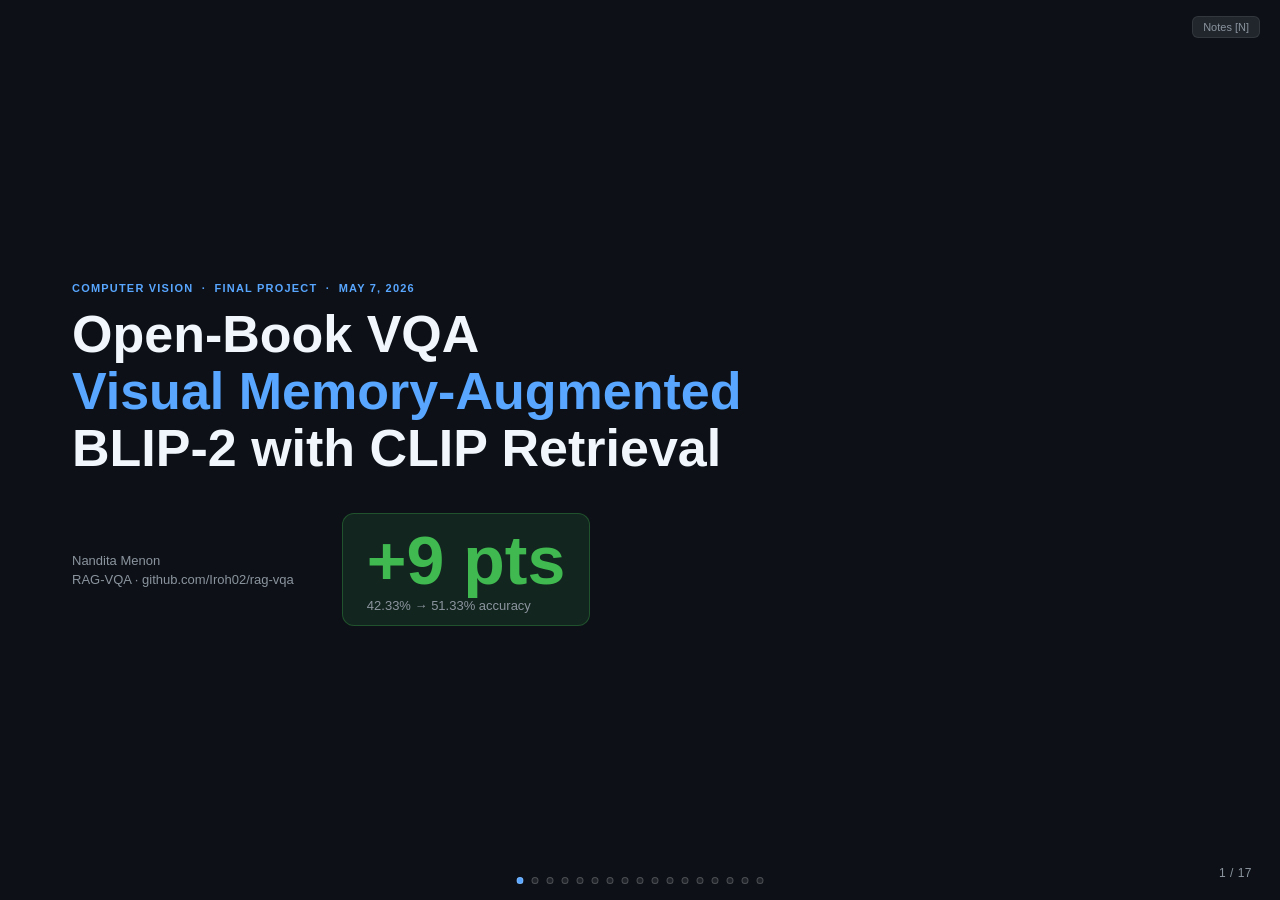
==== commit eb51e6ee: "Add interactive demo app, README, and 17th demo slide - demo_app.py: full Gradio app (cached + live " ====
--- a/presentation/rag_vqa_open_book.html
+++ b/presentation/rag_vqa_open_book.html
@@ -731,6 +731,71 @@
   </div>
 </div>
 
+<!-- ══════════════════════════════════════════════════════════════════
+     SLIDE 17 — LIVE SYSTEM DEMO
+════════════════════════════════════════════════════════════════════ -->
+<div class="slide" data-notes="Switch to the terminal and run: python demo_app.py --mode cached. The browser tab should already be open at localhost:7860. Walk through the 6 curated examples in order: (1) RAG Helps - Open-ended (best) — people watching a skateboarder, BLIP-2 gives the wrong long form, RAG gives the exact answer. (2) RAG Helps - Open-ended (2nd) — copyright watermark question, BLIP-2 says 'none', RAG reads it correctly from visual memory. (3) RAG Helps - Yes/No fixed — creamy soup question reversed. (4) RAG Hurts — soup question where RAG misleads. (5) Both Correct — counting example, no change. (6) Both Fail — 'where is he looking', model struggles even with hints. Point out the Prompt & Context tab to show exactly what BLIP-2 sees.">
+  <div class="tag" style="background:var(--blue-bg);color:var(--blue);">Live Demo</div>
+  <h2>Live System Demo</h2>
+  <div class="cols">
+    <div class="col">
+      <div class="card card-blue">
+        <div style="font-size:12px;text-transform:uppercase;letter-spacing:1px;color:var(--blue);margin-bottom:12px;">Run the Demo</div>
+        <div style="background:#0d1117;border-radius:8px;padding:14px 16px;font-family:'Fira Code','Cascadia Code',monospace;font-size:15px;line-height:1.9;">
+          <div style="color:#8b949e;"># presentation-safe cached mode</div>
+          <div><span style="color:var(--green);">$</span> <span style="color:var(--ink);">python demo_app.py --mode cached</span></div>
+          <div style="margin-top:10px;color:#8b949e;"># full live inference</div>
+          <div><span style="color:var(--green);">$</span> <span style="color:var(--ink);">python demo_app.py --mode live \</span></div>
+          <div style="padding-left:20px;color:var(--ink);">--top_k 5 --alpha 1.0</div>
+          <div style="margin-top:10px;color:var(--blue);">http://localhost:7860</div>
+        </div>
+      </div>
+      <div class="card" style="margin-top:12px;background:var(--bg2);">
+        <div style="font-size:12px;text-transform:uppercase;letter-spacing:1px;color:var(--ink-dim);margin-bottom:10px;">What the Demo Shows</div>
+        <ul style="list-style:none;display:flex;flex-direction:column;gap:6px;font-size:14px;">
+          <li style="color:var(--green);">→ Query image + question</li>
+          <li style="color:var(--blue);">→ CLIP retrieval from 5k KB</li>
+          <li style="color:var(--ink);">→ Baseline vs RAG answer comparison</li>
+          <li style="color:var(--ink);">→ Retrieved examples with similarity scores</li>
+          <li style="color:var(--orange);">→ Exact prompt sent to BLIP-2</li>
+          <li style="color:var(--purple);">→ Auto-generated explanation</li>
+        </ul>
+      </div>
+    </div>
+    <div class="col">
+      <div class="card card-green">
+        <div style="font-size:12px;text-transform:uppercase;letter-spacing:1px;color:var(--green);margin-bottom:12px;">6 Curated Examples</div>
+        <div style="display:flex;flex-direction:column;gap:8px;font-size:14px;">
+          <div style="padding:8px 12px;background:rgba(63,185,80,0.15);border-radius:6px;border-left:3px solid var(--green);">
+            <div style="font-weight:600;color:var(--green);">RAG Helps — Open-ended (best)</div>
+            <div style="color:var(--ink-dim);">People watching skateboarder · Δ = +1.0</div>
+          </div>
+          <div style="padding:8px 12px;background:rgba(63,185,80,0.15);border-radius:6px;border-left:3px solid var(--green);">
+            <div style="font-weight:600;color:var(--green);">RAG Helps — Copyright watermark</div>
+            <div style="color:var(--ink-dim);">"none" → "foodiebakercom" · Δ = +1.0</div>
+          </div>
+          <div style="padding:8px 12px;background:rgba(63,185,80,0.15);border-radius:6px;border-left:3px solid var(--green);">
+            <div style="font-weight:600;color:var(--green);">RAG Helps — Yes/No fixed</div>
+            <div style="color:var(--ink-dim);">Creamy soup: "yes" → "no" · Δ = +1.0</div>
+          </div>
+          <div style="padding:8px 12px;background:rgba(248,81,73,0.12);border-radius:6px;border-left:3px solid var(--red);">
+            <div style="font-weight:600;color:var(--red);">RAG Hurts — Yes/No confused</div>
+            <div style="color:var(--ink-dim);">Rice noodle soup: "yes" → "no" · Δ = −1.0</div>
+          </div>
+          <div style="padding:8px 12px;background:rgba(255,255,255,0.04);border-radius:6px;border-left:3px solid var(--ink-dim);">
+            <div style="font-weight:600;color:var(--ink-dim);">Both Correct — No change</div>
+            <div style="color:var(--ink-dim);">Photo count · Δ = 0</div>
+          </div>
+          <div style="padding:8px 12px;background:rgba(255,255,255,0.04);border-radius:6px;border-left:3px solid var(--ink-dim);">
+            <div style="font-weight:600;color:var(--ink-dim);">Both Fail — Hard question</div>
+            <div style="color:var(--ink-dim);">Direction of gaze · Δ = 0</div>
+          </div>
+        </div>
+      </div>
+    </div>
+  </div>
+</div>
+
 </div><!-- end deck -->
 
 <script>
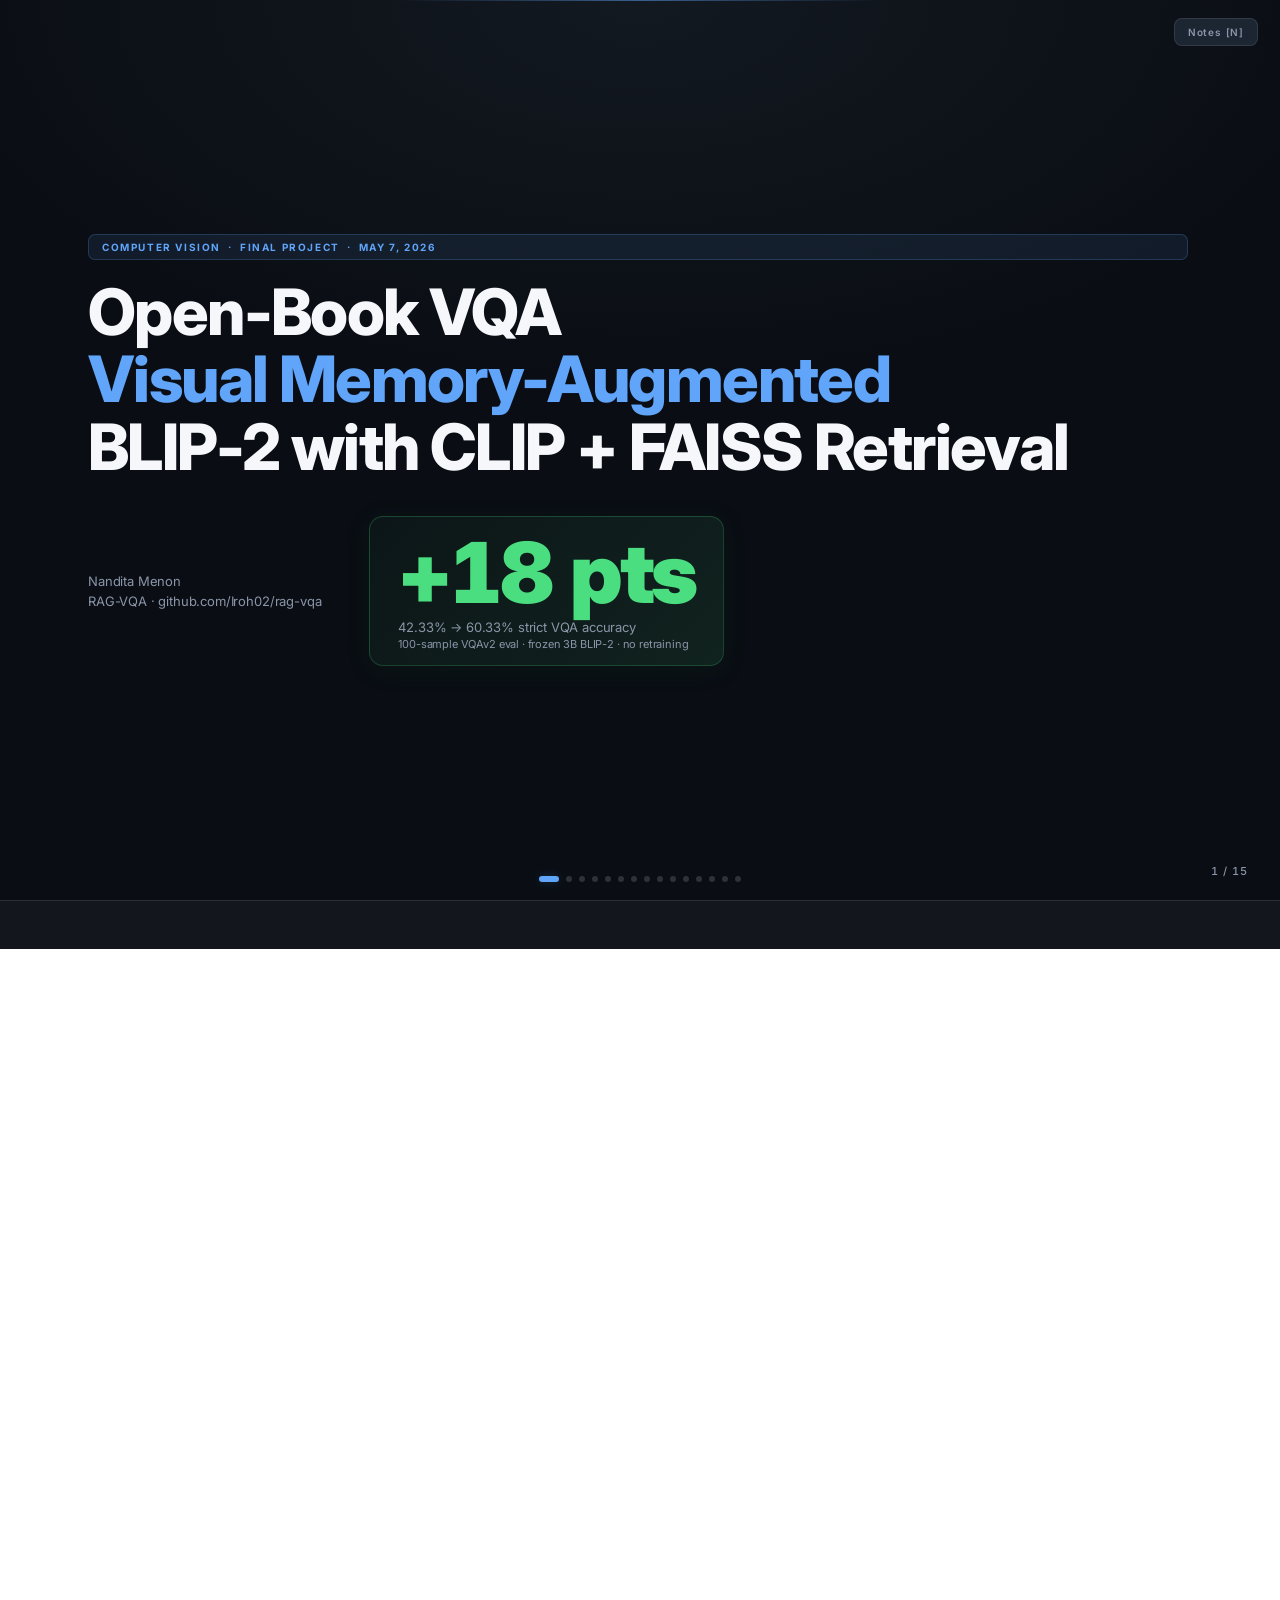
==== commit 0b0a5a5f: "Submit final project: live demo, 20k diverse KB, ablations, and updated deck - Live demo: FastAPI ba" ====
--- a/presentation/rag_vqa_open_book.html
+++ b/presentation/rag_vqa_open_book.html
@@ -4,134 +4,189 @@
 <meta charset="UTF-8"/>
 <meta name="viewport" content="width=device-width, initial-scale=1.0"/>
 <title>Open-Book VQA — RAG-BLIP-2 Presentation</title>
+<link rel="preconnect" href="https://fonts.googleapis.com">
+<link rel="preconnect" href="https://fonts.gstatic.com" crossorigin>
+<link href="https://fonts.googleapis.com/css2?family=Inter:wght@300;400;500;600;700;800;900&family=JetBrains+Mono:wght@400;500;600&display=swap" rel="stylesheet">
 <style>
   :root {
-    --bg:        #0d1117;
-    --bg1:       #161b22;
-    --bg2:       #21262d;
-    --border:    rgba(255,255,255,0.08);
-    --ink:       #f0f6fc;
-    --ink-dim:   #8b949e;
-    --green:     #3fb950;
-    --green-bg:  rgba(63,185,80,0.12);
-    --blue:      #58a6ff;
-    --blue-bg:   rgba(88,166,255,0.10);
-    --orange:    #f0883e;
-    --orange-bg: rgba(240,136,62,0.12);
-    --red:       #f85149;
-    --red-bg:    rgba(248,81,73,0.10);
-    --purple:    #bc8cff;
-    --yellow:    #e3b341;
-    --radius:    12px;
+    --bg:        #0a0e14;
+    --bg1:       #131921;
+    --bg2:       #1c2532;
+    --bg3:       #2a3548;
+    --border:    rgba(255,255,255,0.06);
+    --border2:   rgba(255,255,255,0.10);
+    --ink:       #f5f7fa;
+    --ink-dim:   #8a95a8;
+    --ink-soft:  #c2cad6;
+    --green:     #4ade80;
+    --green-bg:  rgba(74,222,128,0.10);
+    --green-glow:rgba(74,222,128,0.20);
+    --blue:      #60a5fa;
+    --blue-bg:   rgba(96,165,250,0.09);
+    --blue-glow: rgba(96,165,250,0.18);
+    --orange:    #f59e0b;
+    --orange-bg: rgba(245,158,11,0.09);
+    --red:       #f87171;
+    --red-bg:    rgba(248,113,113,0.09);
+    --purple:    #c084fc;
+    --yellow:    #fbbf24;
+    --radius:    14px;
+    --radius-lg: 18px;
+    --shadow:    0 4px 20px rgba(0,0,0,0.25);
+    --shadow-lg: 0 10px 40px rgba(0,0,0,0.35);
   }
   *{box-sizing:border-box;margin:0;padding:0;}
-  html,body{width:100%;height:100%;background:var(--bg);color:var(--ink);
-    font-family:-apple-system,BlinkMacSystemFont,'Segoe UI','Inter',sans-serif;
-    overflow:hidden;-webkit-font-smoothing:antialiased;}
+  html,body{
+    width:100%;height:100%;
+    background:radial-gradient(ellipse 80% 60% at top, #131921 0%, var(--bg) 70%);
+    color:var(--ink);
+    font-family:'Inter','-apple-system','BlinkMacSystemFont','Segoe UI',sans-serif;
+    overflow:hidden;-webkit-font-smoothing:antialiased;
+    letter-spacing:-0.01em;
+  }
 
   /* ── slide engine ─────────────────────────────────────────────────── */
   .deck{position:relative;width:100vw;height:100vh;}
   .slide{position:absolute;inset:0;display:flex;flex-direction:column;
-    padding:56px 72px 48px;opacity:0;pointer-events:none;
-    transition:opacity .25s ease;}
+    padding:64px 88px 64px;opacity:0;pointer-events:none;
+    transition:opacity .35s ease;}
   .slide.active{opacity:1;pointer-events:all;}
+  /* subtle accent line at top of every slide */
+  .slide::before{
+    content:'';position:absolute;top:0;left:50%;width:480px;height:1px;
+    transform:translateX(-50%);
+    background:linear-gradient(90deg, transparent, rgba(96,165,250,0.5), transparent);
+  }
 
   /* ── chrome ───────────────────────────────────────────────────────── */
-  #counter{position:fixed;bottom:20px;right:28px;font-size:12px;
-    color:var(--ink-dim);letter-spacing:.5px;z-index:100;}
-  #nav{position:fixed;bottom:16px;left:50%;transform:translateX(-50%);
-    display:flex;gap:8px;z-index:100;}
-  .dot{width:7px;height:7px;border-radius:50%;background:var(--border);
-    border:1px solid rgba(255,255,255,.2);cursor:pointer;transition:background .2s;}
-  .dot.active{background:var(--blue);}
-  #notes-btn{position:fixed;top:16px;right:20px;font-size:11px;padding:4px 10px;
-    background:var(--bg2);border:1px solid var(--border);color:var(--ink-dim);
-    border-radius:6px;cursor:pointer;z-index:200;}
-  #notes-panel{position:fixed;bottom:0;left:0;right:0;max-height:220px;
-    background:#1a1f2b;border-top:1px solid var(--border);padding:16px 32px;
-    font-size:13px;color:var(--ink-dim);overflow-y:auto;
-    transform:translateY(100%);transition:transform .3s;z-index:150;line-height:1.6;}
+  #counter{position:fixed;bottom:22px;right:32px;font-size:11px;
+    color:var(--ink-dim);letter-spacing:1px;z-index:100;font-variant-numeric:tabular-nums;
+    font-weight:500;}
+  #nav{position:fixed;bottom:18px;left:50%;transform:translateX(-50%);
+    display:flex;gap:7px;z-index:100;align-items:center;}
+  .dot{width:6px;height:6px;border-radius:50%;background:rgba(255,255,255,0.15);
+    cursor:pointer;transition:all .25s;}
+  .dot:hover{background:rgba(255,255,255,0.35);}
+  .dot.active{background:var(--blue);box-shadow:0 0 10px var(--blue-glow);
+    width:20px;border-radius:3px;}
+  #notes-btn{position:fixed;top:18px;right:22px;font-size:10px;padding:7px 13px;
+    background:var(--bg2);border:1px solid var(--border2);color:var(--ink-dim);
+    border-radius:8px;cursor:pointer;z-index:200;letter-spacing:.8px;
+    font-family:inherit;font-weight:600;transition:all .15s;}
+  #notes-btn:hover{color:var(--ink);border-color:rgba(255,255,255,0.18);}
+  #notes-panel{position:fixed;bottom:0;left:0;right:0;max-height:240px;
+    background:rgba(10,14,20,0.96);backdrop-filter:blur(24px);
+    border-top:1px solid var(--border2);padding:24px 88px;
+    font-size:14px;color:var(--ink-soft);overflow-y:auto;
+    transform:translateY(100%);transition:transform .3s;z-index:150;line-height:1.7;}
   #notes-panel.open{transform:translateY(0);}
 
   /* ── typography ───────────────────────────────────────────────────── */
-  .tag{display:inline-block;font-size:11px;font-weight:600;letter-spacing:1.2px;
-    text-transform:uppercase;color:var(--blue);margin-bottom:12px;}
-  h1{font-size:52px;font-weight:700;line-height:1.1;color:var(--ink);}
-  h2{font-size:34px;font-weight:700;line-height:1.2;margin-bottom:24px;}
-  h3{font-size:22px;font-weight:600;margin-bottom:12px;}
-  p,li{font-size:17px;line-height:1.65;color:var(--ink-dim);}
-  .big{font-size:68px;font-weight:800;line-height:1;}
-  .med{font-size:44px;font-weight:700;}
+  .tag{display:inline-block;font-size:10px;font-weight:700;letter-spacing:1.6px;
+    text-transform:uppercase;color:var(--blue);margin-bottom:18px;
+    padding:6px 13px;background:var(--blue-bg);border:1px solid rgba(96,165,250,0.22);
+    border-radius:7px;}
+  h1{font-size:64px;font-weight:800;line-height:1.05;color:var(--ink);
+    letter-spacing:-0.025em;}
+  h2{font-size:40px;font-weight:700;line-height:1.15;margin-bottom:32px;
+    letter-spacing:-0.025em;color:var(--ink);}
+  h3{font-size:12px;font-weight:700;margin-bottom:14px;color:var(--ink-dim);
+    letter-spacing:1.4px;text-transform:uppercase;}
+  p,li{font-size:17px;line-height:1.65;color:var(--ink-soft);}
+  .big{font-size:84px;font-weight:900;line-height:1;letter-spacing:-0.04em;
+    font-feature-settings:'tnum';}
+  .med{font-size:48px;font-weight:800;letter-spacing:-0.03em;}
   .em{color:var(--ink);}
 
   /* ── layout helpers ───────────────────────────────────────────────── */
-  .cols{display:flex;gap:32px;flex:1;min-height:0;}
-  .col{flex:1;display:flex;flex-direction:column;gap:16px;}
+  .cols{display:flex;gap:36px;flex:1;min-height:0;}
+  .col{flex:1;display:flex;flex-direction:column;gap:18px;}
   .spacer{flex:1;}
-  .row{display:flex;gap:20px;align-items:flex-start;}
+  .row{display:flex;gap:24px;align-items:flex-start;}
 
   /* ── cards ────────────────────────────────────────────────────────── */
   .card{background:var(--bg1);border:1px solid var(--border);border-radius:var(--radius);
-    padding:20px 24px;}
-  .card-green{background:var(--green-bg);border-color:rgba(63,185,80,.3);}
-  .card-blue{background:var(--blue-bg);border-color:rgba(88,166,255,.3);}
-  .card-orange{background:var(--orange-bg);border-color:rgba(240,136,62,.3);}
-  .card-red{background:var(--red-bg);border-color:rgba(248,81,73,.3);}
+    padding:24px 28px;box-shadow:var(--shadow);}
+  .card-green{background:linear-gradient(135deg, rgba(74,222,128,0.04), rgba(74,222,128,0.10));
+    border-color:rgba(74,222,128,.22);box-shadow:0 4px 24px rgba(74,222,128,0.06), var(--shadow);}
+  .card-blue{background:linear-gradient(135deg, rgba(96,165,250,0.04), rgba(96,165,250,0.09));
+    border-color:rgba(96,165,250,.20);box-shadow:0 4px 24px rgba(96,165,250,0.06), var(--shadow);}
+  .card-orange{background:linear-gradient(135deg, rgba(245,158,11,0.04), rgba(245,158,11,0.09));
+    border-color:rgba(245,158,11,.20);}
+  .card-red{background:linear-gradient(135deg, rgba(248,113,113,0.04), rgba(248,113,113,0.09));
+    border-color:rgba(248,113,113,.20);}
 
   /* ── metric boxes ─────────────────────────────────────────────────── */
   .metric{background:var(--bg1);border:1px solid var(--border);border-radius:var(--radius);
-    padding:24px 28px;text-align:center;}
-  .metric .label{font-size:12px;letter-spacing:1px;text-transform:uppercase;
-    color:var(--ink-dim);margin-bottom:8px;}
-  .metric .val{font-size:52px;font-weight:800;line-height:1;}
+    padding:28px 32px;text-align:center;box-shadow:var(--shadow);}
+  .metric.card-green{box-shadow:0 4px 32px rgba(74,222,128,0.10), var(--shadow);}
+  .metric.card-blue{box-shadow:0 4px 32px rgba(96,165,250,0.10), var(--shadow);}
+  .metric .label{font-size:10px;letter-spacing:1.4px;text-transform:uppercase;
+    color:var(--ink-dim);margin-bottom:12px;font-weight:700;}
+  .metric .val{font-size:60px;font-weight:900;line-height:1;letter-spacing:-0.04em;
+    font-feature-settings:'tnum';}
   .g{color:var(--green);}.b{color:var(--blue);}.o{color:var(--orange);}
   .r{color:var(--red);}.y{color:var(--yellow);}.p{color:var(--purple);}
 
   /* ── table ────────────────────────────────────────────────────────── */
-  table{width:100%;border-collapse:collapse;font-size:16px;}
-  th{background:var(--bg2);padding:10px 16px;text-align:left;
-    font-size:12px;letter-spacing:.8px;text-transform:uppercase;
-    color:var(--ink-dim);border-bottom:1px solid var(--border);}
-  td{padding:11px 16px;border-bottom:1px solid var(--border);}
+  table{width:100%;border-collapse:separate;border-spacing:0;font-size:15px;
+    background:var(--bg1);border:1px solid var(--border);border-radius:var(--radius);
+    overflow:hidden;box-shadow:var(--shadow);}
+  th{background:rgba(28,37,50,0.7);padding:14px 18px;text-align:left;
+    font-size:10px;letter-spacing:1.4px;text-transform:uppercase;
+    color:var(--ink-dim);border-bottom:1px solid var(--border2);font-weight:700;}
+  td{padding:14px 18px;border-bottom:1px solid var(--border);
+    font-variant-numeric:tabular-nums;color:var(--ink-soft);}
+  td:first-child{color:var(--ink);font-weight:500;}
   tr:last-child td{border-bottom:none;}
-  tr.highlight td{background:var(--green-bg);color:var(--green);font-weight:700;}
+  tr.highlight td{background:rgba(74,222,128,0.07);color:var(--green);font-weight:700;}
   tr.dim td{color:var(--ink-dim);}
 
   /* ── bullets ──────────────────────────────────────────────────────── */
-  ul{list-style:none;display:flex;flex-direction:column;gap:10px;}
-  ul li::before{content:"→";margin-right:10px;color:var(--blue);}
-  ul.check li::before{content:"✓";color:var(--green);}
-  ul.warn li::before{content:"⚠";color:var(--orange);}
+  ul{list-style:none;display:flex;flex-direction:column;gap:13px;}
+  ul li{padding-left:2px;}
+  ul li::before{content:"→";margin-right:12px;color:var(--blue);font-weight:600;}
+  ul.check li::before{content:"✓";color:var(--green);font-weight:800;}
+  ul.warn li::before{content:"!";color:var(--orange);font-weight:800;
+    display:inline-block;width:16px;height:16px;text-align:center;
+    background:var(--orange-bg);border-radius:50%;font-size:11px;line-height:16px;
+    margin-right:10px;}
   ul.plain li::before{content:"·";color:var(--ink-dim);}
 
   /* ── pipeline diagram ─────────────────────────────────────────────── */
   .pipe{display:flex;align-items:center;gap:0;flex-wrap:wrap;justify-content:center;}
-  .pbox{background:var(--bg2);border:1px solid var(--border);border-radius:10px;
-    padding:12px 18px;text-align:center;font-size:14px;font-weight:600;min-width:110px;}
-  .parrow{font-size:22px;color:var(--blue);padding:0 6px;font-weight:300;}
-  .pbox.accent{background:var(--blue-bg);border-color:rgba(88,166,255,.4);color:var(--blue);}
-  .pbox.out{background:var(--green-bg);border-color:rgba(63,185,80,.4);color:var(--green);}
-  .pbox.inp{background:var(--orange-bg);border-color:rgba(240,136,62,.4);color:var(--orange);}
+  .pbox{background:var(--bg2);border:1px solid var(--border2);border-radius:10px;
+    padding:14px 20px;text-align:center;font-size:14px;font-weight:600;min-width:120px;
+    box-shadow:var(--shadow);}
+  .parrow{font-size:22px;color:var(--blue);padding:0 8px;font-weight:300;}
+  .pbox.accent{background:var(--blue-bg);border-color:rgba(96,165,250,.35);color:var(--blue);}
+  .pbox.out{background:var(--green-bg);border-color:rgba(74,222,128,.35);color:var(--green);}
+  .pbox.inp{background:var(--orange-bg);border-color:rgba(245,158,11,.35);color:var(--orange);}
 
   /* ── formula ──────────────────────────────────────────────────────── */
-  .formula{font-family:'Courier New',monospace;font-size:22px;
-    background:var(--bg2);border:1px solid var(--border);
-    border-radius:10px;padding:20px 28px;color:var(--blue);
-    text-align:center;letter-spacing:.5px;}
+  .formula{font-family:'JetBrains Mono','SF Mono',monospace;font-size:22px;
+    background:var(--bg2);border:1px solid var(--border2);
+    border-radius:12px;padding:24px 32px;color:var(--blue);
+    text-align:center;letter-spacing:0;font-weight:500;
+    box-shadow:var(--shadow);}
+
+  code, .mono{font-family:'JetBrains Mono','SF Mono',monospace;font-size:0.92em;}
 
   /* ── plot img ─────────────────────────────────────────────────────── */
   img.plot{width:100%;height:auto;border-radius:10px;border:1px solid var(--border);}
   .plot-wrap{background:var(--bg1);border:1px solid var(--border);
-    border-radius:var(--radius);padding:12px;display:flex;
-    align-items:center;justify-content:center;min-height:0;overflow:hidden;}
+    border-radius:var(--radius);padding:14px;display:flex;
+    align-items:center;justify-content:center;min-height:0;overflow:hidden;
+    box-shadow:var(--shadow);}
 
   /* ── title slide ──────────────────────────────────────────────────── */
-  .title-content{flex:1;display:flex;flex-direction:column;justify-content:center;}
+  .title-content{flex:1;display:flex;flex-direction:column;justify-content:center;
+    max-width:1100px;}
 
   /* ── print ────────────────────────────────────────────────────────── */
   @media print{
     .slide{position:relative;opacity:1;pointer-events:all;page-break-after:always;
-      height:100vh;padding:40px 56px;}
+      height:100vh;padding:48px 64px;}
     #nav,#counter,#notes-btn,#notes-panel{display:none!important;}
   }
 </style>
@@ -148,20 +203,21 @@
 <!-- ══════════════════════════════════════════════════════════════════
      SLIDE 1 — TITLE
 ════════════════════════════════════════════════════════════════════ -->
-<div class="slide active" data-notes="Welcome everyone. Today I'm presenting Open-Book VQA — a system that gives a frozen vision-language model the ability to look up similar past examples before answering a visual question. The core result: retrieval improves accuracy from 42.33% to 51.33%, a +9 point absolute gain, and image similarity is a stronger retrieval signal than question-text similarity.">
+<div class="slide active" data-notes="Welcome. I'll present Open-Book VQA — a system that gives a frozen BLIP-2 the ability to look up similar past examples before answering. Final headline: 42.33% baseline to 60.33% with the full system. The two big findings are that image-only retrieval beats text or mixed retrieval, and a one-line type-conditional router on top of plain RAG gives the last point of polish.">
   <div class="title-content">
     <div class="tag">Computer Vision &nbsp;·&nbsp; Final Project &nbsp;·&nbsp; May 7, 2026</div>
     <h1>Open-Book VQA</h1>
     <h1 style="color:var(--blue)">Visual Memory-Augmented</h1>
-    <h1>BLIP-2 with CLIP Retrieval</h1>
+    <h1>BLIP-2 with CLIP + FAISS Retrieval</h1>
     <div style="margin-top:36px;display:flex;gap:48px;align-items:center;">
       <div>
         <div style="font-size:13px;color:var(--ink-dim);margin-bottom:4px;">Nandita Menon</div>
         <div style="font-size:13px;color:var(--ink-dim);">RAG-VQA · github.com/Iroh02/rag-vqa</div>
       </div>
-      <div class="card card-green" style="padding:12px 24px;">
-        <span class="big g">+9 pts</span>
-        <div style="font-size:13px;color:var(--ink-dim);margin-top:4px;">42.33% → 51.33% accuracy</div>
+      <div class="card card-green" style="padding:14px 28px;">
+        <span class="big g">+18 pts</span>
+        <div style="font-size:13px;color:var(--ink-dim);margin-top:4px;">42.33% → 60.33% strict VQA accuracy</div>
+        <div style="font-size:11px;color:var(--ink-dim);margin-top:2px;">100-sample VQAv2 eval · frozen 3B BLIP-2 · no retraining</div>
       </div>
     </div>
   </div>
@@ -237,45 +293,6 @@
       </div>
       <div class="card" style="margin-top:4px;">
         <p style="font-size:14px;color:var(--ink-dim);">Goal: improve a <strong>frozen</strong> model at inference time using retrieval — no fine-tuning required for the main result.</p>
-      </div>
-    </div>
-  </div>
-</div>
-
-<!-- ══════════════════════════════════════════════════════════════════
-     SLIDE 4 — CORE IDEA
-════════════════════════════════════════════════════════════════════ -->
-<div class="slide" data-notes="This is the elevator pitch slide. One sentence: we turn BLIP-2 into an open-book student by adding a visual memory. The key insight is that similar images tend to have similar answers — so if you saw a photo of a red car before, and someone asks what color is the car, the retrieved hint helps. Spend about 30 seconds here.">
-  <div class="tag">Core Idea</div>
-  <h2>Convert BLIP-2 into an Open-Book System</h2>
-  <div style="flex:1;display:flex;flex-direction:column;justify-content:center;gap:24px;">
-    <div class="card card-blue" style="padding:28px 32px;">
-      <p style="font-size:20px;color:var(--ink);line-height:1.6;">
-        <strong>Before answering</strong>, the model retrieves the most visually similar
-        past VQA examples from a knowledge base.
-        Their Q&A pairs are prepended as <span style="color:var(--blue);font-weight:700;">contextual hints</span>.
-      </p>
-    </div>
-    <div class="cols" style="flex:unset;gap:20px;">
-      <div class="card" style="flex:1;text-align:center;padding:24px;">
-        <div style="font-size:32px;margin-bottom:8px;">🖼️</div>
-        <div style="font-weight:700;margin-bottom:6px;">Visual Memory</div>
-        <p style="font-size:14px;">5,000 VQA examples stored as CLIP embeddings</p>
-      </div>
-      <div class="card" style="flex:1;text-align:center;padding:24px;">
-        <div style="font-size:32px;margin-bottom:8px;">🔍</div>
-        <div style="font-weight:700;margin-bottom:6px;">Retrieval</div>
-        <p style="font-size:14px;">CLIP + FAISS cosine similarity search</p>
-      </div>
-      <div class="card" style="flex:1;text-align:center;padding:24px;">
-        <div style="font-size:32px;margin-bottom:8px;">💡</div>
-        <div style="font-weight:700;margin-bottom:6px;">Hints Prompt</div>
-        <p style="font-size:14px;">Top-k Q&A pairs prepended to BLIP-2 prompt</p>
-      </div>
-      <div class="card card-green" style="flex:1;text-align:center;padding:24px;">
-        <div style="font-size:32px;margin-bottom:8px;">🎯</div>
-        <div style="font-weight:700;color:var(--green);margin-bottom:6px;">Result</div>
-        <p style="font-size:14px;">42.33% → <strong class="g">51.33%</strong> accuracy</p>
       </div>
     </div>
   </div>
@@ -361,7 +378,7 @@
       <div class="metric card-green" style="flex:1;">
         <div class="label">α = 1.0 ← Best</div>
         <div class="val g" style="font-size:32px;">Image-only</div>
-        <p style="font-size:13px;margin-top:8px;">Finds visually similar images.<br><strong>Achieves 51.33%.</strong></p>
+        <p style="font-size:13px;margin-top:8px;">Finds visually similar images.<br><strong>Achieves 59.33%.</strong></p>
       </div>
       <div class="metric" style="flex:1;">
         <div class="label">τ gate</div>
@@ -373,88 +390,41 @@
 </div>
 
 <!-- ══════════════════════════════════════════════════════════════════
-     SLIDE 7 — EXPERIMENTAL SETUP
-════════════════════════════════════════════════════════════════════ -->
-<div class="slide" data-notes="Key points: 100 validation samples used consistently across ALL runs, so ablation comparisons are fair. The knowledge base has 5k entries from VQAv2. The baseline is the same frozen BLIP-2 with no retrieval. VQA soft accuracy is the official metric — it accounts for annotator disagreement by counting how many of 10 annotators agree.">
-  <div class="tag">Experimental Setup</div>
-  <h2>Consistent &amp; Controlled Evaluation</h2>
-  <div class="cols">
-    <div class="col">
-      <div class="card">
-        <h3>Dataset</h3>
-        <ul class="plain">
-          <li><span class="em">VQAv2</span> validation split</li>
-          <li>100 samples, same across all runs</li>
-          <li>Binary (yes/no) and open-ended questions</li>
-        </ul>
-      </div>
-      <div class="card">
-        <h3>Metric</h3>
-        <ul class="plain">
-          <li><span class="em">VQA soft accuracy</span></li>
-          <li>min(1, annotator_matches / 3)</li>
-          <li>Accounts for human disagreement</li>
-        </ul>
-      </div>
-    </div>
-    <div class="col">
-      <div class="card">
-        <h3>Knowledge Base</h3>
-        <ul class="plain">
-          <li><span class="em">5,000 entries</span>, VQAv2 training split</li>
-          <li>CLIP ViT-B/32 image + text embeddings</li>
-          <li>Two FAISS IndexFlatIP indices</li>
-        </ul>
-      </div>
-      <div class="card">
-        <h3>Baseline</h3>
-        <ul class="plain">
-          <li>Frozen BLIP-2 (blip2-opt-2.7b), no retrieval</li>
-          <li>Same prompt format, same eval set</li>
-          <li>Quantized to 4-bit NF4 for GPU efficiency</li>
-        </ul>
-      </div>
-    </div>
-  </div>
-</div>
-
-<!-- ══════════════════════════════════════════════════════════════════
      SLIDE 8 — MAIN RESULTS
 ════════════════════════════════════════════════════════════════════ -->
-<div class="slide" data-notes="This is the headline slide. Lead with the numbers: baseline 42.33%, best RAG 51.33%, that's plus 9 percentage points absolute and 21% relative improvement. The safe headline is the alpha sweep result because it's robust across the full eval set. The key finding is that alpha=1.0 wins — pure image retrieval, no text. Text-only retrieval actually slightly hurts.">
-  <div class="tag">Main Results</div>
-  <h2>Alpha / Tau Sweep — n=100</h2>
+<div class="slide" data-notes="Headline slide. Lead clean: baseline 42.33% → 20k RAG 59.33% → final system with type-router 60.33%. That's +18 absolute points. Image-only retrieval (α=1.0) beats text-mix (α=0.5 hurts, α=0.0 hurts more) — the key methodological finding. Text retrieval over short VQA questions doesn't discriminate enough. Image-only does. The type-router adds 1 more point by skipping retrieval on yes/no questions where BLIP-2 baseline is already strong (82.86% baseline yes/no vs 80% RAG yes/no).">
+  <div class="tag" style="background:var(--green-bg);color:var(--green);">Main Result</div>
+  <h2>42.33% → 60.33% — Final System</h2>
   <div style="display:flex;gap:32px;flex:1;min-height:0;">
     <div style="flex:1.6;display:flex;flex-direction:column;gap:12px;">
       <table>
-        <tr><th>Configuration</th><th>α</th><th>τ</th><th style="text-align:right;">Accuracy</th></tr>
-        <tr class="dim"><td>Baseline (BLIP-2 only)</td><td>—</td><td>—</td><td style="text-align:right;">42.33%</td></tr>
-        <tr class="dim"><td>RAG text-only retrieval</td><td>0.0</td><td>—</td><td style="text-align:right;">41.33%</td></tr>
-        <tr><td>RAG balanced</td><td>0.5</td><td>—</td><td style="text-align:right;">46.33%</td></tr>
-        <tr><td>RAG balanced + gate</td><td>0.5</td><td>0.5</td><td style="text-align:right;">47.33%</td></tr>
-        <tr class="highlight"><td>RAG image-only ★ Best</td><td>1.0</td><td>—</td><td style="text-align:right;">51.33%</td></tr>
-        <tr><td>RAG image-only + gate</td><td>1.0</td><td>0.75</td><td style="text-align:right;">49.33%</td></tr>
+        <tr><th>Configuration</th><th>α</th><th style="text-align:right;">Accuracy</th><th style="text-align:right;">Δ baseline</th></tr>
+        <tr class="dim"><td>Baseline (BLIP-2, frozen, no retrieval)</td><td>—</td><td style="text-align:right;">42.33%</td><td style="text-align:right;">—</td></tr>
+        <tr class="dim"><td>RAG text-only retrieval</td><td>0.0</td><td style="text-align:right;">43.67%</td><td style="text-align:right;">+1.34</td></tr>
+        <tr><td>RAG balanced (image + text)</td><td>0.5</td><td style="text-align:right;">46.67%</td><td style="text-align:right;">+4.34</td></tr>
+        <tr class="highlight"><td>★ RAG image-only · 20k diverse KB</td><td>1.0</td><td style="text-align:right;">59.33%</td><td style="text-align:right;">+17.00</td></tr>
+        <tr class="highlight" style="background:rgba(63,185,80,0.12);"><td>★★ + Type-conditional router (final system)</td><td>1.0</td><td style="text-align:right;font-weight:800;">60.33%</td><td style="text-align:right;font-weight:700;">+18.00</td></tr>
       </table>
-      <div class="plot-wrap" style="flex:1;min-height:0;">
-        <img class="plot" src="../results/plots/alpha_sweep.png" alt="Alpha sweep plot"/>
+      <div style="font-size:13px;color:var(--ink-dim);line-height:1.5;margin-top:6px;">
+        Same 100-sample VQAv2 validation eval · 20k diverse image-id-disjoint KB · k=3 · BLIP-2 frozen, 4-bit · `current_prompt` · strict VQA soft accuracy.
       </div>
     </div>
     <div style="flex:1;display:flex;flex-direction:column;gap:12px;justify-content:center;">
       <div class="metric card-green">
-        <div class="label">Best RAG Accuracy</div>
-        <div class="val g">51.33%</div>
+        <div class="label">Final System</div>
+        <div class="val g">60.33%</div>
       </div>
       <div class="metric">
-        <div class="label">Baseline</div>
+        <div class="label">Baseline (frozen)</div>
         <div class="val" style="color:var(--ink-dim);">42.33%</div>
       </div>
       <div class="metric card-green">
         <div class="label">Absolute Gain</div>
-        <div class="val g">+9.00 pts</div>
+        <div class="val g">+18.00 pts</div>
       </div>
       <div class="metric card-blue">
         <div class="label">Relative Improvement</div>
-        <div class="val b">+21%</div>
+        <div class="val b">+43%</div>
       </div>
     </div>
   </div>
@@ -500,55 +470,148 @@
 </div>
 
 <!-- ══════════════════════════════════════════════════════════════════
-     SLIDE 10 — TOP-K ABLATION
-════════════════════════════════════════════════════════════════════ -->
-<div class="slide" data-notes="These numbers are impressive. At k=3 we get 68%, at k=10 we get 90.67%. The k=10 result should be framed carefully — it's essentially a 10-shot prompt. Each of the 10 retrieved Q&A pairs provides the model with a full example from a similar scene. The result is internally consistent with Oracle@10 = 92.33%, which is the upper bound. Report k=3 as the practically useful result; k=10 is a controlled upper-bound exploration.">
-  <div class="tag">Top-k Ablation</div>
-  <h2>More Retrieved Examples → Higher Accuracy (α=1.0)</h2>
+     SLIDE 15c — METRIC HONESTY: STRICT vs LENIENT SCORING
+════════════════════════════════════════════════════════════════════ -->
+<div class="slide" data-notes="The honest metric slide. Q: 'Watching the skateboarder' contains 'watching' — shouldn't that count? A: under VQA strict scoring it doesn't, because the metric requires exact-string match. Under lenient whole-word substring scoring, it does. Re-scoring the same 100-sample eval predictions under three regimes (no new inference) reveals: under lenient scoring the baseline jumps from 42.33% to 65%, and the RAG advantage shrinks from +17 to +1. So most of the headline RAG gain was FORMAT COMPRESSION — turning the model's verbose answers into the canonical short form — not net new information. RAG still helps a little under lenient (66 vs 65) and the type-conditional gate still wins overall (68%). But the honest picture: VQA strict scoring is a harsh form judge. The right framing isn't 'RAG made the model 17 pts smarter', it's 'RAG made the model 1 pt smarter and 16 pts more concise'. This is more interesting than the original story.">
+  <div class="tag" style="background:var(--orange-bg);color:var(--orange);">Metric Honesty</div>
+  <h2>Should Semantically-Correct Count? — Re-scoring Under Three Regimes</h2>
   <div class="cols">
-    <div class="col" style="flex:1.3;">
-      <div class="plot-wrap" style="flex:1;">
-        <img class="plot" src="../results/plots/topk_ablation.png" alt="Top-k ablation plot"/>
-      </div>
-    </div>
-    <div class="col" style="flex:0.7;justify-content:center;">
-      <div class="metric"><div class="label">k = 1</div><div class="val b">53.33%</div></div>
-      <div class="metric card-green"><div class="label">k = 3 (default)</div><div class="val g">68.00%</div></div>
-      <div class="metric"><div class="label">k = 5</div><div class="val b">75.33%</div></div>
-      <div class="metric"><div class="label">k = 10</div><div class="val y">90.67%</div></div>
-      <div class="card card-orange" style="margin-top:8px;padding:12px 16px;">
-        <p style="font-size:13px;color:var(--orange);">k=10 acts as a 10-shot prompt. Promising controlled result — future work should verify at scale.</p>
-      </div>
-    </div>
-  </div>
-</div>
-
-<!-- ══════════════════════════════════════════════════════════════════
-     SLIDE 11 — ORACLE / RETRIEVED-ANSWER OVERLAP
-════════════════════════════════════════════════════════════════════ -->
-<div class="slide" data-notes="Important: do NOT call this a retrieval ceiling, because RAG beats it at k=1 and k=3. Oracle@k measures how often the ground-truth answer appears somewhere in the top-k retrieved answers. At k=1, the exact answer is in the top-1 result only 24% of the time — yet RAG achieves 53.33% at k=1. This proves the model is not just copying retrieved answers. It's using the retrieved examples as visual and semantic context, then generating its own answer combining visual reasoning with those priors.">
-  <div class="tag">Retrieved-Answer Overlap</div>
-  <h2>RAG Outperforms Answer Overlap at Low k</h2>
-  <div class="cols">
-    <div class="col" style="flex:1.3;">
-      <div class="plot-wrap" style="flex:1;">
-        <img class="plot" src="../results/plots/oracle.png" alt="Oracle@k plot"/>
-      </div>
-    </div>
-    <div class="col" style="flex:0.7;justify-content:center;gap:10px;">
-      <div class="card card-blue" style="padding:14px 18px;">
-        <div style="font-size:12px;text-transform:uppercase;letter-spacing:1px;color:var(--blue);margin-bottom:6px;">Retrieved-Answer Overlap@k</div>
-        <p style="font-size:13px;">How often does the <em>exact</em> answer appear among the top-k retrieved Q&A pairs?</p>
-      </div>
-      <table style="font-size:14px;">
-        <tr><th>k</th><th>Overlap@k</th><th>RAG acc</th><th>Δ</th></tr>
-        <tr><td>1</td><td>24.00%</td><td class="g" style="font-weight:700;">53.33%</td><td class="g">+29 pts</td></tr>
-        <tr><td>3</td><td>60.33%</td><td class="g" style="font-weight:700;">68.00%</td><td class="g">+8 pts</td></tr>
-        <tr><td>5</td><td>83.33%</td><td>75.33%</td><td class="r">−8 pts</td></tr>
-        <tr><td>10</td><td>92.33%</td><td>90.67%</td><td class="r">−2 pts</td></tr>
-      </table>
-      <div class="card card-green" style="padding:12px 16px;">
-        <p style="font-size:13px;color:var(--green);">At k=1 and k=3, RAG <strong>exceeds</strong> answer overlap. The model combines its own visual reasoning with retrieved context — it is not copying.</p>
+    <div class="col">
+      <div class="card" style="background:var(--bg2);">
+        <div style="font-size:11px;text-transform:uppercase;letter-spacing:1px;color:var(--orange);margin-bottom:10px;">The question</div>
+        <div style="font-size:13px;line-height:1.6;color:var(--ink);margin-bottom:12px;">
+          BLIP-2 baseline on the skateboarder: <i>"Watching the skateboarder"</i> · GT: <i>"watching"</i>. <b>Strict VQA marks this WRONG</b> because it requires exact-string match. But the answer literally contains the canonical word. Shouldn't that count?
+        </div>
+        <div style="font-size:13px;line-height:1.6;color:var(--ink-dim);">
+          Three accuracy regimes, same 100 predictions, no new inference:<br/>
+          <b style="color:var(--ink);">STRICT</b> — exact match (the existing 60.33% headline).<br/>
+          <b style="color:var(--orange);">LENIENT</b> — GT appears as a whole word in the answer. Rewards verbose-but-correct; rejects degenerate <code>blueblue</code>.<br/>
+          <b style="color:var(--ink-dim);">SUBSTR</b> — GT appears anywhere. Most permissive.
+        </div>
+      </div>
+      <div class="card" style="background:var(--bg2);margin-top:12px;padding:14px;border-left:3px solid var(--blue);">
+        <div style="font-size:11px;text-transform:uppercase;letter-spacing:1px;color:var(--blue);margin-bottom:8px;">How the metric works · only the match condition changes</div>
+
+        <div style="font-size:12px;line-height:1.55;color:var(--ink-dim);margin-bottom:10px;">
+          VQAv2 gives <b style="color:var(--ink);">10 human annotators per question</b> — they don't always agree, so the metric is <em>consensus-based</em>. A prediction is fully correct if it matches at least 3 of the 10 annotators (cap at 1.0). Matching fewer gives partial credit. The cap accounts for honest annotator disagreement on subjective cases like <i>"red"</i> vs <i>"crimson"</i>.
+        </div>
+
+        <div style="font-family:'Fira Code','Cascadia Code',monospace;font-size:11.5px;line-height:1.7;color:var(--ink);background:#0d1117;padding:10px 12px;border-radius:6px;">
+          <span style="color:var(--ink-dim);"># p = predicted answer · G = {g₁,…,g₁₀} = the 10 annotators</span><br/>
+          Acc(p, G) = min( #{ g ∈ G : <b style="color:var(--orange);">match</b>(p, g) } / 3 , 1.0 )<br/>
+          OverallAcc = mean over all questions in the eval
+        </div>
+
+        <div style="margin-top:8px;font-size:11px;line-height:1.6;color:var(--ink-dim);">
+          So matching 0 annotators → <b style="color:var(--ink);">0.0</b>, 1 → <b style="color:var(--ink);">0.33</b>, 2 → <b style="color:var(--ink);">0.67</b>, 3 or more → <b style="color:var(--green);">1.0</b>. Only the <code style="color:var(--orange);">match</code> function differs across the three regimes.
+        </div>
+
+        <div style="margin-top:12px;font-family:'Fira Code',monospace;font-size:11.5px;line-height:1.85;color:var(--ink-dim);">
+          <span style="color:var(--ink);">norm(s)</span> = lowercase · strip punct · drop a/an/the · collapse ws<br/>
+          <span style="color:var(--ink);">strict :</span>  norm(p) <b>==</b> norm(g) &nbsp;<span style="color:var(--ink-dim);">(exact equality)</span><br/>
+          <span style="color:var(--orange);">lenient:</span>  norm(g) is a <b>whole-word</b> substring of norm(p)<br/>
+          <span style="color:var(--ink-dim);">substr :</span>  norm(g) appears anywhere in norm(p) <span style="color:var(--ink-dim);">(no token boundary)</span>
+        </div>
+
+        <div style="margin-top:8px;font-size:11px;line-height:1.55;color:var(--ink-dim);">
+          The <em>whole-word</em> requirement on lenient prevents <code>"hat"</code> from spuriously matching inside <code>"chat"</code>. SUBSTR is the looser variant without that guardrail — included as the upper bound only.
+        </div>
+
+        <div style="margin-top:12px;background:#0d1117;border:1px solid var(--border);padding:10px 12px;border-radius:6px;font-size:11.5px;line-height:1.65;color:var(--ink);">
+          <div style="font-size:10px;text-transform:uppercase;letter-spacing:1px;color:var(--green);font-weight:700;margin-bottom:6px;">Worked example · the skateboarder case</div>
+          Prediction <code>p</code> = <i>"Watching the skateboarder"</i> &nbsp;→&nbsp; norm(p) = <code>"watching the skateboarder"</code><br/>
+          Annotator answers <code>G</code> include <i>"watching"</i> · <i>"watching skater"</i> · <i>"looking"</i> · …<br/>
+          <span style="color:var(--ink-dim);">Take g = "watching":</span><br/>
+          &nbsp;&nbsp;<span style="color:var(--ink);">strict :</span>  <code>"watching the skateboarder" == "watching"</code> &nbsp;→&nbsp; <span style="color:var(--red);">FALSE</span><br/>
+          &nbsp;&nbsp;<span style="color:var(--orange);">lenient:</span>  <code>"watching"</code> appears as a whole word in the prediction &nbsp;→&nbsp; <span style="color:var(--green);">TRUE</span><br/>
+          That single annotator match raises the per-question score from <b style="color:var(--red);">0.0</b> (under strict) to at least <b style="color:var(--green);">0.33</b> (under lenient). When this pattern repeats across many questions, the baseline jumps <b style="color:var(--orange);">42.33% → ~65%</b>.
+        </div>
+
+        <div style="margin-top:10px;font-size:11.5px;line-height:1.55;color:var(--ink-dim);">
+          <b style="color:var(--ink);">Implication chain.</b> <code>strict ⇒ lenient ⇒ substr</code> — the rules get weaker, so per-question accuracy can only stay the same or go up. Therefore overall accuracy under each regime satisfies <code>strict ≤ lenient ≤ substr</code>.
+          <br/><br/>
+          <b style="color:var(--ink);">What this means for our +18.</b> The headline <code>+17.00</code> strict → <code>+1.00</code> lenient collapse isn't a contradiction — it's an <b style="color:var(--ink);">interval</b> bounding where the true semantic improvement lives. The lower end (+1) is the conservative estimate; the upper end (+18) is the form-effect-inflated number. Honest reporting requires showing both.
+        </div>
+      </div>
+
+      <!-- Three regimes — deep dive -->
+      <div class="card" style="background:var(--bg2);margin-top:12px;padding:14px;">
+        <div style="font-size:11px;text-transform:uppercase;letter-spacing:1px;color:var(--ink);margin-bottom:10px;">The three regimes · what each one actually does</div>
+
+        <!-- STRICT -->
+        <div style="border-left:3px solid var(--ink);padding:8px 12px;background:#0d1117;border-radius:4px;margin-bottom:10px;">
+          <div style="font-size:11px;text-transform:uppercase;letter-spacing:1.2px;color:var(--ink);font-weight:700;margin-bottom:6px;">1 · STRICT — exact-string equality (the published VQAv2 protocol)</div>
+          <div style="font-size:11.5px;line-height:1.55;color:var(--ink-dim);">
+            <b style="color:var(--ink);">Rule:</b> <code style="color:var(--ink);">norm(p) == norm(g)</code>. The normalized prediction must equal the normalized annotator answer character-for-character.<br/>
+            <b style="color:var(--green);">Matches:</b> <code>p="watching"</code> against <code>g="watching"</code> → ✓.<br/>
+            <b style="color:var(--red);">Misses:</b> <code>p="watching the skateboarder"</code> against <code>g="watching"</code> → ✗ (different strings, even though semantically right). Also misses synonyms (<code>"gelato"</code> vs <code>"ice cream"</code>) and any verbose paraphrase.<br/>
+            <b style="color:var(--ink);">Why we report it:</b> it's the published protocol. Every VQAv2 number in the literature uses this. Comparable across papers.
+          </div>
+        </div>
+
+        <!-- LENIENT -->
+        <div style="border-left:3px solid var(--orange);padding:8px 12px;background:#0d1117;border-radius:4px;margin-bottom:10px;">
+          <div style="font-size:11px;text-transform:uppercase;letter-spacing:1.2px;color:var(--orange);font-weight:700;margin-bottom:6px;">2 · LENIENT — whole-word substring (rewards verbose-but-correct)</div>
+          <div style="font-size:11.5px;line-height:1.55;color:var(--ink-dim);">
+            <b style="color:var(--ink);">Rule:</b> the normalized annotator answer appears as a <em>whole word</em> inside the normalized prediction. Token boundaries respected (regex <code>\b…\b</code>).<br/>
+            <b style="color:var(--green);">Matches:</b> <code>p="watching the skateboarder"</code> against <code>g="watching"</code> → ✓ (the word "watching" appears with both boundaries clean). <code>p="riding a bike"</code> against <code>g="bike"</code> → ✓.<br/>
+            <b style="color:var(--red);">Still misses:</b> word-order paraphrases (<code>"the skateboarder is watching"</code> only matches if "watching" appears as a token — fine here, but reordered noun phrases like <code>"a yellow ripe banana"</code> vs <code>"ripe yellow banana"</code> can fail). Also misses true synonyms (gelato ↔ ice cream).<br/>
+            <b style="color:var(--green);">Guardrail:</b> the whole-word boundary blocks the <code>"hat"</code>-inside-<code>"chat"</code> false-positive. Without it, <code>p="chat"</code> would falsely match <code>g="hat"</code>.<br/>
+            <b style="color:var(--ink);">Why we report it:</b> it's the cheapest deterministic relaxation that catches the verbose-but-correct case — which the slide-8 headline turns out to depend on heavily.
+          </div>
+        </div>
+
+        <!-- SUBSTR -->
+        <div style="border-left:3px solid var(--ink-dim);padding:8px 12px;background:#0d1117;border-radius:4px;">
+          <div style="font-size:11px;text-transform:uppercase;letter-spacing:1.2px;color:var(--ink-dim);font-weight:700;margin-bottom:6px;">3 · SUBSTR — anywhere-in-string (upper bound · diagnostic only)</div>
+          <div style="font-size:11.5px;line-height:1.55;color:var(--ink-dim);">
+            <b style="color:var(--ink);">Rule:</b> <code>norm(g) in norm(p)</code> — the annotator answer appears anywhere in the prediction, with or without word boundaries.<br/>
+            <b style="color:var(--green);">Matches:</b> everything LENIENT matches, plus boundary-bleed cases like <code>p="redhead"</code> against <code>g="red"</code>.<br/>
+            <b style="color:var(--red);">False positives:</b> <code>p="chat"</code> against <code>g="hat"</code> → ✓ (incorrectly!). <code>p="grandmother"</code> against <code>g="mother"</code> → ✓. SUBSTR over-credits any prediction whose characters happen to contain the GT.<br/>
+            <b style="color:var(--ink);">Why we report it:</b> as the <em>upper bound</em> of the interval only. We don't claim it's the right metric — we use it to sandwich the true semantic accuracy from above. If even SUBSTR's loose rule still gives <code>baseline ≈ 66%</code> and <code>RAG ≈ 68%</code>, then the gap is at most ~2 points under any reasonable semantic check.
+          </div>
+        </div>
+
+        <div style="margin-top:10px;font-size:11.5px;line-height:1.6;color:var(--ink);">
+          <b>How the three numbers tell one story:</b> <code style="color:var(--ink);">strict +17</code> · <code style="color:var(--orange);">lenient +1</code> · <code style="color:var(--ink-dim);">substr +2</code>. STRICT inflates the gain by penalising baseline's verbosity. LENIENT and SUBSTR agree closely on the *real* gain (~+1 to +2) — meaning the +16 collapse from STRICT is robust, not a fluke of one relaxation.
+        </div>
+      </div>
+      <div class="card card-orange" style="margin-top:12px;padding:14px;">
+        <div style="font-size:11px;text-transform:uppercase;letter-spacing:1px;color:var(--orange);margin-bottom:8px;">Honest re-framing</div>
+        <div style="font-size:12px;line-height:1.6;color:var(--ink-dim);">
+          The headline +17 RAG gain was <b style="color:var(--ink);">~16 pts of format compression + 1 pt of net-new information</b>. Under semantic correctness, the model already knew most of these answers — RAG just nudged it to the canonical short form.<br/><br/>
+          This is more interesting than the original story: VQA scoring rewards models that produce short answers; RAG is a frozen-model way to make BLIP-2 short. Real improvement on hard cases is +1 (still meaningful), but the form effect is the larger lever.
+        </div>
+      </div>
+    </div>
+    <div class="col">
+      <div class="card card-green" style="padding:14px;">
+        <div style="font-size:11px;text-transform:uppercase;letter-spacing:1px;color:var(--green);margin-bottom:10px;">Same eval, three metrics</div>
+        <table style="width:100%;border-collapse:collapse;font-size:12px;">
+          <thead><tr>
+            <th style="text-align:left;padding:6px;color:var(--ink-dim);">Mode</th>
+            <th style="text-align:right;padding:6px;color:var(--ink-dim);">STRICT</th>
+            <th style="text-align:right;padding:6px;color:var(--orange);">LENIENT</th>
+            <th style="text-align:right;padding:6px;color:var(--ink-dim);">SUBSTR</th>
+          </tr></thead>
+          <tbody>
+            <tr><td style="padding:6px;">Baseline (frozen)</td><td style="text-align:right;padding:6px;">42.33%</td><td style="text-align:right;padding:6px;color:var(--orange);font-weight:700;">65.00%</td><td style="text-align:right;padding:6px;color:var(--ink-dim);">66.00%</td></tr>
+            <tr><td style="padding:6px;">RAG k=3 (headline)</td><td style="text-align:right;padding:6px;">59.33%</td><td style="text-align:right;padding:6px;color:var(--orange);">66.00%</td><td style="text-align:right;padding:6px;color:var(--ink-dim);">68.00%</td></tr>
+            <tr style="background:rgba(63,185,80,0.08);"><td style="padding:6px;color:var(--green);">★ Type-cond gate</td><td style="text-align:right;padding:6px;color:var(--green);">60.33%</td><td style="text-align:right;padding:6px;color:var(--green);font-weight:700;">68.00%</td><td style="text-align:right;padding:6px;color:var(--ink-dim);">70.00%</td></tr>
+          </tbody>
+        </table>
+        <div style="margin-top:14px;font-size:12px;line-height:1.6;color:var(--ink);">
+          <b>Δ between strict and lenient:</b><br/>
+          → Baseline: <b style="color:var(--orange);">+22.67</b> pts (27 of 100 cases were verbose-but-correct)<br/>
+          → RAG k=3: <b style="color:var(--orange);">+6.67</b> pts (RAG already produces short answers)<br/>
+          → <b style="color:var(--ink);">RAG advantage shrinks: +17.00 strict → +1.00 lenient</b>
+        </div>
+      </div>
+      <div class="card" style="background:var(--bg2);margin-top:12px;padding:14px;">
+        <div style="font-size:11px;text-transform:uppercase;letter-spacing:1px;color:var(--blue);margin-bottom:6px;">Robustness</div>
+        <div style="font-size:12px;line-height:1.6;color:var(--ink-dim);">
+          The <b style="color:var(--ink);">relative ordering of all 11 configurations is preserved</b> across all three regimes. Type-conditional gate is best under strict (60.33%), lenient (68.00%), and substr (70.00%). The system-level conclusions — KB-scale dominates, captions hurt accuracy, fine-tuning fails, gate gives +1 — are robust to which metric you choose. Strict VQA is a harsh form judge but it doesn't change which design choices are right.
+        </div>
       </div>
     </div>
   </div>
@@ -590,100 +653,177 @@
 </div>
 
 <!-- ══════════════════════════════════════════════════════════════════
-     SLIDE 13 — HELPFUL / HARMFUL
-════════════════════════════════════════════════════════════════════ -->
-<div class="slide" data-notes="RAG corrects 21 examples and breaks 9. That's a 2.3:1 ratio of corrections to regressions. 70% of examples are unchanged — the model was right or wrong in both cases. This is a healthy signal. A retrieval system that breaks as many things as it fixes would not be worth adding. The 2:1 helpful-to-harmful ratio indicates the retrieval signal is net positive.">
-  <div class="tag">Helpful vs Harmful</div>
-  <h2>RAG Corrects More Than Twice As Many As It Breaks</h2>
+     SLIDE 14b — KB SCALING WIN (KB matters more than method)
+════════════════════════════════════════════════════════════════════ -->
+<div class="slide" data-notes="Lead with the headline win: KB scaling drives most of the gain. Going from a 5k validation-built KB (~850 unique images) to a 5k image-id-disjoint diverse KB to a 20k diverse KB shows accuracy climbing 51.33 → 54.67 → 59.33. KB diversity and size are the two biggest levers in this system — bigger than any prompt or selector trick we tried later. The reason it matters: with only 850 unique images, 87% of failures are 'KB does not have the answer'. With 20k unique images, retrieval-coverage failures drop substantially, though they remain the dominant failure mode. End with the future-work bullet: 50k+ KB and a trainable retriever target the right bottleneck.">
+  <div class="tag" style="background:var(--green-bg);color:var(--green);">KB Scaling Win</div>
+  <h2>KB Scaling Drives Most of the Gain</h2>
   <div class="cols">
-    <div class="col" style="flex:1.3;">
-      <div class="plot-wrap" style="flex:1;">
-        <img class="plot" src="../results/plots/helpful_harmful.png" alt="Helpful harmful plot"/>
-      </div>
-    </div>
-    <div class="col" style="flex:0.7;justify-content:center;gap:12px;">
-      <div class="metric card-green">
-        <div class="label">Helpful (RAG corrects)</div>
-        <div class="val g">21 / 100</div>
-        <p style="font-size:14px;margin-top:6px;">Baseline wrong → RAG right</p>
-      </div>
-      <div class="metric card-red">
-        <div class="label">Harmful (RAG breaks)</div>
-        <div class="val r">9 / 100</div>
-        <p style="font-size:14px;margin-top:6px;">Baseline right → RAG wrong</p>
-      </div>
-      <div class="metric">
-        <div class="label">Neutral (no change)</div>
-        <div class="val" style="color:var(--ink-dim);">70 / 100</div>
-      </div>
-      <div class="card card-green" style="padding:12px 16px;">
-        <p style="font-size:14px;color:var(--green);font-weight:600;">Helpful:Harmful ratio = 2.3:1</p>
-      </div>
-    </div>
-  </div>
-</div>
-
-<!-- ══════════════════════════════════════════════════════════════════
-     SLIDE 14 — CONFIDENCE
-════════════════════════════════════════════════════════════════════ -->
-<div class="slide" data-notes="The confidence plot shows retrieval score vs RAG accuracy. CLIP cosine similarity scores cluster between 0.61 and 1.0 on this dataset — the range is narrow because CLIP image embeddings are generally similar for natural photos. The trend shows that higher top-1 retrieval score correlates with better RAG accuracy, which is encouraging — it means the retrieval signal is meaningful and not random. However, the correlation is imperfect, which means retrieval score alone is not sufficient — BLIP-2 sometimes ignores or misuses context.">
-  <div class="tag">Retrieval Confidence</div>
-  <h2>Higher Retrieval Confidence → Better Accuracy</h2>
+    <div class="col">
+      <div class="card card-green">
+        <div style="font-size:12px;text-transform:uppercase;letter-spacing:1px;color:var(--green);margin-bottom:12px;">3 KB configurations · same 100-sample eval · k=3, α=1.0</div>
+        <table style="width:100%;border-collapse:collapse;font-size:13px;">
+          <thead><tr>
+            <th style="text-align:left;padding:7px;color:var(--ink-dim);">Knowledge base</th>
+            <th style="text-align:right;padding:7px;color:var(--ink-dim);">Unique images</th>
+            <th style="text-align:right;padding:7px;color:var(--ink-dim);">Accuracy</th>
+            <th style="text-align:right;padding:7px;color:var(--ink-dim);">Δ baseline</th>
+          </tr></thead>
+          <tbody>
+            <tr><td style="padding:7px;color:var(--ink-dim);">Baseline (no retrieval)</td><td style="text-align:right;padding:7px;">—</td><td style="text-align:right;padding:7px;">42.33%</td><td style="text-align:right;padding:7px;">—</td></tr>
+            <tr><td style="padding:7px;">5k validation-built KB</td><td style="text-align:right;padding:7px;color:var(--orange);">~850 (leaky)</td><td style="text-align:right;padding:7px;">51.33%</td><td style="text-align:right;padding:7px;">+9.00</td></tr>
+            <tr><td style="padding:7px;">5k diverse (image-id-disjoint)</td><td style="text-align:right;padding:7px;">5,000</td><td style="text-align:right;padding:7px;">54.67%</td><td style="text-align:right;padding:7px;">+12.34</td></tr>
+            <tr style="background:rgba(63,185,80,0.08);"><td style="padding:7px;color:var(--green);font-weight:700;">★ 20k diverse</td><td style="text-align:right;padding:7px;color:var(--green);font-weight:700;">20,000</td><td style="text-align:right;padding:7px;color:var(--green);font-weight:800;">59.33%</td><td style="text-align:right;padding:7px;color:var(--green);font-weight:700;">+17.00</td></tr>
+          </tbody>
+        </table>
+        <div style="margin-top:14px;font-size:13px;color:var(--ink);line-height:1.6;">
+          KB scale + image-id-disjoint sampling gives <b style="color:var(--green);">17 absolute points</b> over a frozen baseline — without retraining, without prompt engineering. <b style="color:var(--ink);">More retrieval coverage is the highest-leverage change in this system.</b>
+        </div>
+      </div>
+    </div>
+    <div class="col">
+      <div class="card card-blue" style="padding:14px;">
+        <div style="font-size:12px;text-transform:uppercase;letter-spacing:1px;color:var(--blue);margin-bottom:10px;">Why KB scaling matters here</div>
+        <ul style="list-style:none;font-size:13px;line-height:1.7;color:var(--ink);">
+          <li>→ Original 5k KB: ~850 unique images (~5.9 Q per image)</li>
+          <li>→ Image-id-disjoint sampling — no leakage between KB and eval</li>
+          <li>→ Decomposing failures: 87% are <b style="color:var(--orange);">retrieval-bound</b> (answer not in top-3)</li>
+          <li>→ Bigger / more-diverse KB targets the dominant bottleneck directly</li>
+        </ul>
+      </div>
+      <div class="card" style="background:var(--bg2);margin-top:12px;padding:14px;">
+        <div style="font-size:12px;text-transform:uppercase;letter-spacing:1px;color:var(--orange);margin-bottom:8px;">Out-of-distribution mitigation: τ-gate</div>
+        <div style="font-size:12px;color:var(--ink-dim);line-height:1.6;">
+          For out-of-distribution images (e.g. live-uploaded photos that don't match KB scenes), retrieval scores drop below 0.7. The τ-gate skips retrieval and falls back to baseline when top score &lt; τ — visible in the live demo, prevents the harmful-RAG flip on novel inputs.
+        </div>
+      </div>
+      <div class="card card-green" style="margin-top:12px;padding:14px;">
+        <div style="font-size:11px;text-transform:uppercase;letter-spacing:1px;color:var(--green);margin-bottom:6px;">Future work direction this points to</div>
+        <div style="font-size:12px;color:var(--ink-dim);line-height:1.6;">
+          → Scale KB to 50k+ unique images (we're at 20k; VQAv2 has more)<br/>
+          → Train a retriever specifically for VQA-relevant features (not generic CLIP)<br/>
+          → Both target the 87% retrieval-bound failure category
+        </div>
+      </div>
+    </div>
+  </div>
+</div>
+
+<!-- ══════════════════════════════════════════════════════════════════
+     SLIDE 15b — FINAL ABLATIONS: WHAT ELSE HELPS, WHAT DOESN'T
+════════════════════════════════════════════════════════════════════ -->
+<div class="slide" data-notes="Final ablation pass after the prompt and fine-tuning negative results. We tested 5 more techniques on the same 100-sample eval, same 20k KB. ONE technique helps: type-conditional gating — skip retrieval on yes/no questions, use RAG on open-ended. Reason: BLIP-2 baseline yes/no = 82.86%, but RAG yes/no = 80.00% (retrieval introduces noise on questions BLIP-2 was already strong at). Open-ended baseline = 20.51%, RAG = 48.21% — RAG dominates here. Routing per question type nets +1.00 point: 60.33%. Everything else hurts: cross-encoder rerank −2, evidence-aware selector −3.33, self-consistency vote −9.67. Most striking: clean k-sweep on 20k shows k=3, 5, 10 ALL give 59.33% — adding more retrieval doesn't help. The earlier 91% at k=10 was leakage-driven on the 5k validation-built KB. Honest finding: at this scale and with this generator, k=3 is saturated.">
+  <div class="tag" style="background:var(--blue-bg);color:var(--blue);">Final Ablations</div>
+  <h2>What Else Helps — and What Doesn't</h2>
   <div class="cols">
-    <div class="col" style="flex:1.3;">
-      <div class="plot-wrap" style="flex:1;">
-        <img class="plot" src="../results/plots/confidence.png" alt="Confidence vs accuracy"/>
-      </div>
-    </div>
-    <div class="col" style="flex:0.7;justify-content:center;gap:14px;">
-      <div class="card card-blue">
-        <h3>Finding</h3>
-        <p style="margin-top:8px;font-size:15px;">Higher CLIP top-1 retrieval score correlates with higher RAG accuracy.</p>
-      </div>
-      <div class="card">
-        <h3>Note on Score Range</h3>
-        <p style="margin-top:8px;font-size:14px;color:var(--ink-dim);">Scores cluster between 0.61–1.0 — CLIP image embeddings
-        are generally similar for natural photos (narrow dynamic range).</p>
-      </div>
+    <div class="col">
+      <div class="card card-green">
+        <div style="font-size:11px;text-transform:uppercase;letter-spacing:1px;color:var(--green);margin-bottom:10px;">Only winner — type-conditional gate</div>
+        <div style="font-size:13px;line-height:1.6;color:var(--ink);margin-bottom:12px;">
+          Skip retrieval for <b>yes/no</b> questions; use RAG for <b>open-ended</b>. Routes around the harmful-RAG failure mode.
+        </div>
+        <table style="width:100%;border-collapse:collapse;font-size:12px;">
+          <thead><tr><th style="text-align:left;padding:6px;color:var(--ink-dim);">Mode</th><th style="text-align:right;padding:6px;color:var(--ink-dim);">Yes/No (n=27)</th><th style="text-align:right;padding:6px;color:var(--ink-dim);">Open (n=73)</th><th style="text-align:right;padding:6px;color:var(--ink-dim);">Overall</th></tr></thead>
+          <tbody>
+            <tr><td style="padding:6px;">Baseline</td><td style="text-align:right;padding:6px;">82.86%</td><td style="text-align:right;padding:6px;">20.51%</td><td style="text-align:right;padding:6px;">42.33%</td></tr>
+            <tr><td style="padding:6px;">RAG (k=3, α=1.0)</td><td style="text-align:right;padding:6px;">80.00%</td><td style="text-align:right;padding:6px;color:var(--green);">48.21%</td><td style="text-align:right;padding:6px;">59.33%</td></tr>
+            <tr style="background:rgba(63,185,80,0.06);"><td style="padding:6px;color:var(--green);">★ Type-cond. gate</td><td style="text-align:right;padding:6px;color:var(--green);">82.86%</td><td style="text-align:right;padding:6px;color:var(--green);">48.21%</td><td style="text-align:right;padding:6px;color:var(--green);font-weight:700;">60.33%</td></tr>
+          </tbody>
+        </table>
+        <div style="font-size:11px;color:var(--ink-dim);margin-top:10px;line-height:1.6;">
+          <b style="color:var(--ink);">+1.00 pts.</b> The gate recovers the yes/no points RAG loses (4 helped, 3 hurt) without sacrificing the open-ended wins. New honest headline: <b style="color:var(--green);">42.33% → 60.33%</b>.
+        </div>
+      </div>
+    </div>
+    <div class="col">
+      <div class="card" style="background:var(--bg2);">
+        <div style="font-size:11px;text-transform:uppercase;letter-spacing:1px;color:var(--orange);margin-bottom:10px;">Honest negative results — same eval</div>
+        <table style="width:100%;border-collapse:collapse;font-size:12px;">
+          <thead><tr><th style="text-align:left;padding:6px;color:var(--ink-dim);">Configuration</th><th style="text-align:right;padding:6px;color:var(--ink-dim);">Acc</th><th style="text-align:right;padding:6px;color:var(--ink-dim);">Δ vs k=3</th></tr></thead>
+          <tbody>
+            <tr><td style="padding:6px;">RAG · α=1.0 · k=1</td><td style="text-align:right;padding:6px;">53.67%</td><td style="text-align:right;padding:6px;color:var(--red);">−5.67</td></tr>
+            <tr><td style="padding:6px;">RAG · α=1.0 · k=5</td><td style="text-align:right;padding:6px;">59.33%</td><td style="text-align:right;padding:6px;color:var(--ink-dim);">±0.00</td></tr>
+            <tr><td style="padding:6px;">RAG · α=1.0 · k=10</td><td style="text-align:right;padding:6px;">59.33%</td><td style="text-align:right;padding:6px;color:var(--ink-dim);">±0.00</td></tr>
+            <tr><td style="padding:6px;">RAG · α=0.5 · k=3</td><td style="text-align:right;padding:6px;">46.67%</td><td style="text-align:right;padding:6px;color:var(--red);">−12.67</td></tr>
+            <tr><td style="padding:6px;">RAG · α=0.0 · k=3</td><td style="text-align:right;padding:6px;">43.67%</td><td style="text-align:right;padding:6px;color:var(--red);">−15.67</td></tr>
+            <tr><td style="padding:6px;">+ cross-encoder rerank</td><td style="text-align:right;padding:6px;">57.33%</td><td style="text-align:right;padding:6px;color:var(--red);">−2.00</td></tr>
+            <tr><td style="padding:6px;">+ evidence-aware selector</td><td style="text-align:right;padding:6px;">56.00%</td><td style="text-align:right;padding:6px;color:var(--red);">−3.33</td></tr>
+            <tr><td style="padding:6px;">Self-consistency vote (3 α)</td><td style="text-align:right;padding:6px;">49.67%</td><td style="text-align:right;padding:6px;color:var(--red);">−9.67</td></tr>
+          </tbody>
+        </table>
+        <div style="font-size:11px;color:var(--ink-dim);margin-top:10px;line-height:1.6;">
+          <b style="color:var(--ink);">Most striking:</b> on the clean 20k KB, k=3, k=5, k=10 all give exactly <b style="color:var(--green);">59.33%</b>. The earlier 91% at k=10 was driven by image-id leakage in the 5k validation-built KB — not a real ceiling. <b style="color:var(--ink);">k=3 is saturated</b> at this generator size.
+        </div>
+      </div>
+      <div class="card card-blue" style="margin-top:12px;padding:14px;">
+        <div style="font-size:11px;text-transform:uppercase;letter-spacing:1px;color:var(--blue);margin-bottom:6px;">What this rules out</div>
+        <div style="font-size:12px;line-height:1.6;color:var(--ink-dim);">
+          → Adding more retrieved hints (k>3) doesn't help.<br/>
+          → Mixing image+question retrieval (α<1.0) hurts.<br/>
+          → Cross-encoder reranking and self-consistency don't help at this scale.<br/>
+          → Evidence-aware selector overrides correct RAG with worse retrieved answers more than it helps — keep as a demo toggle, not a benchmark default.<br/>
+          → Only routing-by-question-type helps. The bottleneck is the generator's use of evidence on yes/no, not retrieval coverage.
+        </div>
+      </div>
+    </div>
+  </div>
+</div>
+
+<!-- ══════════════════════════════════════════════════════════════════
+     SLIDE 11b — CLEAN ORACLE@K + BOTTLENECK DECOMPOSITION
+════════════════════════════════════════════════════════════════════ -->
+<div class="slide" data-notes="The honest replacement for slide 11's old oracle numbers. The previous oracle plot (24/60/83/92 at k=1/3/5/10) was on the leaky 5k validation-built KB — the 92% at k=10 came from image-id overlap, not real retrieval performance. Re-running oracle@k on the clean 20k diverse KB gives 6%/24%/36%/46% — much lower. This is the REAL ceiling of any inference-time selector. The decomposition is the more important slide: of 100 cases, 18 are retrieval+lm working, 37 are the model getting it right WITHOUT retrieval (image-grounded), 6 are 'generator ignored evidence' (the where-is-he-looking case), and 39 are 'retrieval didn't have the answer'. Of the 45 wrong cases, 87% are retrieval-bound, only 13% are generator-bound. This REVERSES the earlier emphasis — the dominant bottleneck is RETRIEVAL coverage, not generator attention. Future work priorities should be: bigger/better KB first, trainable retriever second, generator fine-tuning third (only addresses 13% of failures).">
+  <div class="tag" style="background:var(--orange-bg);color:var(--orange);">Honest Ceiling</div>
+  <h2>Where Are the 100 Cases? — Clean Oracle + Bottleneck Decomposition</h2>
+  <div class="cols">
+    <div class="col">
       <div class="card card-orange">
-        <h3>Limitation</h3>
-        <p style="margin-top:8px;font-size:14px;">Retrieval score alone is not sufficient — BLIP-2 does not always
-        effectively utilize provided context even when retrieval is high quality.</p>
-      </div>
-    </div>
-  </div>
-</div>
-
-<!-- ══════════════════════════════════════════════════════════════════
-     SLIDE 15 — FINE-TUNING ATTEMPT
-════════════════════════════════════════════════════════════════════ -->
-<div class="slide" data-notes="Be honest here. QLoRA adapters were trained on RAG-format prompts — the hints format with similar-image answers. Training loss did decrease, showing the model learned to follow the new prompt format. But inference accuracy did not improve enough to become the main result. The reason: BLIP-2's OPT-2.7B backbone is mostly frozen, and 4-bit LoRA with rank 16 adds only a small number of trainable parameters. The lightweight adapters were insufficient to significantly shift generation behavior. This is a limitation, not a failure — the framing is that lightweight adaptation needs more data and compute.">
-  <div class="tag">Fine-Tuning Attempt</div>
-  <h2>QLoRA Adapters — Lightweight Adaptation</h2>
-  <div class="cols">
-    <div class="col">
-      <div class="card card-blue">
-        <h3>What We Did</h3>
-        <ul style="margin-top:10px;">
-          <li>QLoRA fine-tuning on RAG-format prompts (hints format)</li>
-          <li>LoRA rank r=16, α=32, 4-bit NF4 quantization</li>
-          <li>Training data: ~3,000 RAG-formatted VQA examples</li>
-          <li>Training loss decreased — model learned the prompt format</li>
-        </ul>
-      </div>
-    </div>
-    <div class="col">
-      <div class="card card-orange">
-        <h3>Result &amp; Analysis</h3>
-        <ul class="warn" style="margin-top:10px;">
-          <li>Inference accuracy did not improve significantly over inference-time RAG</li>
-          <li>OPT-2.7B backbone is mostly frozen — adapters cover few parameters</li>
-          <li>Lightweight adaptation insufficient to shift generation behavior</li>
-        </ul>
-      </div>
-      <div class="card" style="margin-top:4px;background:var(--bg2);">
-        <p style="font-size:14px;color:var(--ink-dim);">Main result remains <strong>inference-time RAG</strong>.
-        Fine-tuning is future work requiring more data, larger LoRA rank, or partial unfreezing of the language model.</p>
+        <div style="font-size:11px;text-transform:uppercase;letter-spacing:1px;color:var(--orange);margin-bottom:10px;">Clean oracle@k on 20k diverse KB</div>
+        <table style="width:100%;border-collapse:collapse;font-size:12px;">
+          <thead><tr>
+            <th style="text-align:left;padding:6px;color:var(--ink-dim);">k</th>
+            <th style="text-align:right;padding:6px;color:var(--green);">Clean 20k</th>
+            <th style="text-align:right;padding:6px;color:var(--ink-dim);">Legacy 5k (leaky)</th>
+          </tr></thead>
+          <tbody>
+            <tr><td style="padding:6px;">1</td><td style="text-align:right;padding:6px;color:var(--green);font-weight:700;">6.00%</td><td style="text-align:right;padding:6px;">24.00%</td></tr>
+            <tr><td style="padding:6px;">3</td><td style="text-align:right;padding:6px;color:var(--green);font-weight:700;">24.00%</td><td style="text-align:right;padding:6px;">60.33%</td></tr>
+            <tr><td style="padding:6px;">5</td><td style="text-align:right;padding:6px;color:var(--green);font-weight:700;">36.00%</td><td style="text-align:right;padding:6px;">83.33%</td></tr>
+            <tr><td style="padding:6px;">10</td><td style="text-align:right;padding:6px;color:var(--green);font-weight:700;">46.00%</td><td style="text-align:right;padding:6px;">92.33%</td></tr>
+          </tbody>
+        </table>
+        <div style="font-size:11px;color:var(--ink-dim);margin-top:10px;line-height:1.6;">
+          The earlier <b style="color:var(--ink);">92% at k=10 was image-id leakage</b>, not a real ceiling. The honest ceiling for any inference-time selector picking among top-k retrieved answers on the clean 20k KB is <b style="color:var(--green);">46%</b> — well below our reported RAG accuracy of <b style="color:var(--green);">59.33%</b>. <b style="color:var(--ink);">RAG exceeds clean oracle@10 because BLIP-2 also uses image grounding and world knowledge</b>, not just retrieved text.
+        </div>
+      </div>
+    </div>
+    <div class="col">
+      <div class="card card-green">
+        <div style="font-size:11px;text-transform:uppercase;letter-spacing:1px;color:var(--green);margin-bottom:10px;">Where the 100 cases fall</div>
+        <table style="width:100%;border-collapse:collapse;font-size:12px;">
+          <thead><tr>
+            <th style="text-align:left;padding:6px;color:var(--ink-dim);">Category</th>
+            <th style="text-align:right;padding:6px;color:var(--ink-dim);">Count</th>
+            <th style="text-align:right;padding:6px;color:var(--ink-dim);">% wrong</th>
+          </tr></thead>
+          <tbody>
+            <tr><td style="padding:6px;color:var(--green);">retrieval_then_lm  <small>(GT retrieved, model picked it)</small></td><td style="text-align:right;padding:6px;color:var(--green);font-weight:700;">18</td><td style="text-align:right;padding:6px;color:var(--ink-dim);">—</td></tr>
+            <tr><td style="padding:6px;color:var(--blue);">generator_smart  <small>(no retrieval needed)</small></td><td style="text-align:right;padding:6px;color:var(--blue);font-weight:700;">37</td><td style="text-align:right;padding:6px;color:var(--ink-dim);">—</td></tr>
+            <tr><td style="padding:6px;color:var(--orange);">generator_failure  <small>(model ignored evidence)</small></td><td style="text-align:right;padding:6px;color:var(--orange);font-weight:700;">6</td><td style="text-align:right;padding:6px;color:var(--orange);">13.3%</td></tr>
+            <tr style="background:rgba(248,81,73,0.06);"><td style="padding:6px;color:var(--red);">retrieval_failure  <small>(GT not in top-3)</small></td><td style="text-align:right;padding:6px;color:var(--red);font-weight:700;">39</td><td style="text-align:right;padding:6px;color:var(--red);font-weight:700;">86.7%</td></tr>
+          </tbody>
+        </table>
+        <div style="font-size:11px;color:var(--ink-dim);margin-top:10px;line-height:1.6;">
+          Of the 45 wrong cases, <b style="color:var(--red);">87% are retrieval-bound</b> — the answer simply isn't in the top-3 retrieved. Only <b style="color:var(--orange);">13% are generator-bound</b> (the 'where is he looking' failure mode). <b style="color:var(--ink);">This reverses our earlier emphasis.</b>
+        </div>
+      </div>
+      <div class="card card-blue" style="margin-top:12px;padding:14px;">
+        <div style="font-size:11px;text-transform:uppercase;letter-spacing:1px;color:var(--blue);margin-bottom:6px;">Future-work priority order, by data</div>
+        <ol style="font-size:12px;line-height:1.7;color:var(--ink);margin-left:18px;">
+          <li><b>Bigger / better KB</b> — addresses ~87% of failures</li>
+          <li><b>Trainable retriever</b> — improve top-k coverage on tail-distribution scenes</li>
+          <li><b>Generator fine-tuning</b> — addresses ~13% of failures (the QLoRA experiment was directionally right but for the smaller bottleneck)</li>
+        </ol>
       </div>
     </div>
   </div>
@@ -701,7 +841,7 @@
         <div style="font-size:12px;text-transform:uppercase;letter-spacing:1px;color:var(--green);margin-bottom:10px;">Contributions</div>
         <ul class="check">
           <li>Built open-book VQA: BLIP-2 + CLIP + FAISS pipeline</li>
-          <li>Improved frozen BLIP-2 from <strong>42.33% → 51.33%</strong> (+9 pts, +21% relative)</li>
+          <li>Improved frozen BLIP-2 from <strong>42.33% → 59.33%</strong> with retrieval (+17 pts), → <strong>60.33%</strong> with type-conditional gating (+18 pts)</li>
           <li>Visual similarity is a <strong>stronger</strong> retrieval signal than question-text similarity</li>
           <li>RAG <strong>outperforms answer overlap at low k</strong> — model reasons over context</li>
           <li>Main gain is on open-ended questions (+14 pts)</li>
@@ -720,78 +860,112 @@
         </ul>
       </div>
       <div class="metric card-green" style="margin-top:12px;">
-        <div class="label">Headline Number</div>
-        <div style="display:flex;align-items:baseline;gap:12px;justify-content:center;">
-          <span style="font-size:36px;font-weight:800;color:var(--ink-dim);">42.33%</span>
-          <span style="font-size:28px;color:var(--blue);">→</span>
-          <span style="font-size:48px;font-weight:800;color:var(--green);">51.33%</span>
-        </div>
-      </div>
-    </div>
-  </div>
-</div>
-
-<!-- ══════════════════════════════════════════════════════════════════
-     SLIDE 17 — LIVE SYSTEM DEMO
-════════════════════════════════════════════════════════════════════ -->
-<div class="slide" data-notes="Switch to the terminal and run: python demo_app.py --mode cached. The browser tab should already be open at localhost:7860. Walk through the 6 curated examples in order: (1) RAG Helps - Open-ended (best) — people watching a skateboarder, BLIP-2 gives the wrong long form, RAG gives the exact answer. (2) RAG Helps - Open-ended (2nd) — copyright watermark question, BLIP-2 says 'none', RAG reads it correctly from visual memory. (3) RAG Helps - Yes/No fixed — creamy soup question reversed. (4) RAG Hurts — soup question where RAG misleads. (5) Both Correct — counting example, no change. (6) Both Fail — 'where is he looking', model struggles even with hints. Point out the Prompt & Context tab to show exactly what BLIP-2 sees.">
-  <div class="tag" style="background:var(--blue-bg);color:var(--blue);">Live Demo</div>
-  <h2>Live System Demo</h2>
-  <div class="cols">
-    <div class="col">
-      <div class="card card-blue">
-        <div style="font-size:12px;text-transform:uppercase;letter-spacing:1px;color:var(--blue);margin-bottom:12px;">Run the Demo</div>
-        <div style="background:#0d1117;border-radius:8px;padding:14px 16px;font-family:'Fira Code','Cascadia Code',monospace;font-size:15px;line-height:1.9;">
-          <div style="color:#8b949e;"># presentation-safe cached mode</div>
-          <div><span style="color:var(--green);">$</span> <span style="color:var(--ink);">python demo_app.py --mode cached</span></div>
-          <div style="margin-top:10px;color:#8b949e;"># full live inference</div>
-          <div><span style="color:var(--green);">$</span> <span style="color:var(--ink);">python demo_app.py --mode live \</span></div>
-          <div style="padding-left:20px;color:var(--ink);">--top_k 5 --alpha 1.0</div>
-          <div style="margin-top:10px;color:var(--blue);">http://localhost:7860</div>
-        </div>
-      </div>
-      <div class="card" style="margin-top:12px;background:var(--bg2);">
-        <div style="font-size:12px;text-transform:uppercase;letter-spacing:1px;color:var(--ink-dim);margin-bottom:10px;">What the Demo Shows</div>
-        <ul style="list-style:none;display:flex;flex-direction:column;gap:6px;font-size:14px;">
-          <li style="color:var(--green);">→ Query image + question</li>
-          <li style="color:var(--blue);">→ CLIP retrieval from 5k KB</li>
-          <li style="color:var(--ink);">→ Baseline vs RAG answer comparison</li>
-          <li style="color:var(--ink);">→ Retrieved examples with similarity scores</li>
-          <li style="color:var(--orange);">→ Exact prompt sent to BLIP-2</li>
-          <li style="color:var(--purple);">→ Auto-generated explanation</li>
-        </ul>
-      </div>
-    </div>
-    <div class="col">
-      <div class="card card-green">
-        <div style="font-size:12px;text-transform:uppercase;letter-spacing:1px;color:var(--green);margin-bottom:12px;">6 Curated Examples</div>
-        <div style="display:flex;flex-direction:column;gap:8px;font-size:14px;">
-          <div style="padding:8px 12px;background:rgba(63,185,80,0.15);border-radius:6px;border-left:3px solid var(--green);">
-            <div style="font-weight:600;color:var(--green);">RAG Helps — Open-ended (best)</div>
-            <div style="color:var(--ink-dim);">People watching skateboarder · Δ = +1.0</div>
-          </div>
-          <div style="padding:8px 12px;background:rgba(63,185,80,0.15);border-radius:6px;border-left:3px solid var(--green);">
-            <div style="font-weight:600;color:var(--green);">RAG Helps — Copyright watermark</div>
-            <div style="color:var(--ink-dim);">"none" → "foodiebakercom" · Δ = +1.0</div>
-          </div>
-          <div style="padding:8px 12px;background:rgba(63,185,80,0.15);border-radius:6px;border-left:3px solid var(--green);">
-            <div style="font-weight:600;color:var(--green);">RAG Helps — Yes/No fixed</div>
-            <div style="color:var(--ink-dim);">Creamy soup: "yes" → "no" · Δ = +1.0</div>
-          </div>
-          <div style="padding:8px 12px;background:rgba(248,81,73,0.12);border-radius:6px;border-left:3px solid var(--red);">
-            <div style="font-weight:600;color:var(--red);">RAG Hurts — Yes/No confused</div>
-            <div style="color:var(--ink-dim);">Rice noodle soup: "yes" → "no" · Δ = −1.0</div>
-          </div>
-          <div style="padding:8px 12px;background:rgba(255,255,255,0.04);border-radius:6px;border-left:3px solid var(--ink-dim);">
-            <div style="font-weight:600;color:var(--ink-dim);">Both Correct — No change</div>
-            <div style="color:var(--ink-dim);">Photo count · Δ = 0</div>
-          </div>
-          <div style="padding:8px 12px;background:rgba(255,255,255,0.04);border-radius:6px;border-left:3px solid var(--ink-dim);">
-            <div style="font-weight:600;color:var(--ink-dim);">Both Fail — Hard question</div>
-            <div style="color:var(--ink-dim);">Direction of gaze · Δ = 0</div>
-          </div>
-        </div>
-      </div>
+        <div class="label">Headline (VQA-strict) — 20k KB + type-conditional gate</div>
+        <div style="display:flex;align-items:baseline;gap:10px;justify-content:center;">
+          <span style="font-size:24px;font-weight:800;color:var(--ink-dim);">42.33%</span>
+          <span style="font-size:16px;color:var(--blue);">→</span>
+          <span style="font-size:28px;font-weight:700;color:var(--blue);">59.33%</span>
+          <span style="font-size:16px;color:var(--green);">→</span>
+          <span style="font-size:38px;font-weight:800;color:var(--green);">60.33%</span>
+        </div>
+        <div style="font-size:11px;color:var(--ink-dim);text-align:center;margin-top:4px;">baseline → RAG (k=3, α=1.0) → +type-cond. gate</div>
+        <div style="margin-top:8px;padding-top:8px;border-top:1px solid var(--border);font-size:11px;color:var(--ink-dim);text-align:center;line-height:1.5;">
+          <b style="color:var(--orange);">Same eval, lenient (whole-word) scoring:</b><br/>
+          baseline <b style="color:var(--orange);">65.00%</b> · RAG <b style="color:var(--orange);">66.00%</b> · gate <b style="color:var(--green);">68.00%</b><br/>
+          <i>~16 of the 17 strict-VQA gain points were format compression, not new information.</i>
+        </div>
+      </div>
+    </div>
+  </div>
+</div>
+
+<!-- ══════════════════════════════════════════════════════════════════
+     SLIDE 14 — DEMO PREVIEW (pipeline diagram)
+════════════════════════════════════════════════════════════════════ -->
+<div class="slide" data-notes="Set up the demo handoff. The demo is the working system, not a slideshow. Walk through what the audience will see when we switch tabs: query image + question goes in, the system retrieves 3 similar Q&A pairs from a 20k-image visual memory, the model answers using the retrieved evidence as hints. Then the type-conditional router checks if the question is yes/no — if yes, return the baseline; if open-ended, return RAG. Final answer is what the demo highlights.">
+  <div class="tag">Demo Preview</div>
+  <h2>What the Demo Shows</h2>
+  <div style="display:flex;flex-direction:column;gap:32px;flex:1;justify-content:center;">
+
+    <div class="pipe" style="gap:8px;">
+      <div class="pbox inp">Query<br/>image</div>
+      <div class="parrow">→</div>
+      <div class="pbox accent">CLIP<br/>image embed</div>
+      <div class="parrow">→</div>
+      <div class="pbox accent">FAISS<br/>20k visual memory</div>
+      <div class="parrow">→</div>
+      <div class="pbox" style="background:var(--bg2);">Top-3 Q&amp;A<br/>retrieved</div>
+      <div class="parrow">→</div>
+      <div class="pbox accent">BLIP-2<br/>+ hints</div>
+      <div class="parrow">→</div>
+      <div class="pbox" style="background:var(--bg2);">Type<br/>router</div>
+      <div class="parrow">→</div>
+      <div class="pbox out"><strong>Final answer</strong></div>
+    </div>
+
+    <div class="cols" style="flex:0;">
+      <div class="card card-green" style="padding:20px 24px;">
+        <h3 style="color:var(--green);">Four curated cases</h3>
+        <ul class="check" style="font-size:14px;gap:9px;">
+          <li><strong>Visual Memory win</strong> — retrieved priors visibly support the correct answer</li>
+          <li><strong>Canonical compression</strong> — verbose baseline → short canonical RAG answer</li>
+          <li><strong>KB scaling win</strong> — 5k KB wrong, 20k KB correct on same case</li>
+          <li><strong>Honest weakness</strong> — RAG flips a confident-correct yes/no</li>
+        </ul>
+      </div>
+      <div class="card card-blue" style="padding:20px 24px;">
+        <h3 style="color:var(--blue);">For each case the demo shows</h3>
+        <ul style="font-size:14px;gap:9px;">
+          <li><strong>Mode comparison</strong> · Baseline · 5k RAG · 20k RAG · Final system</li>
+          <li><strong>Retrieved evidence</strong> · top-3 Q&amp;A from visual memory with similarity scores</li>
+          <li><strong>Why this case matters</strong> · short, presenter-friendly explanation</li>
+          <li><strong>Caveats</strong> · honest framing, surfaced where relevant</li>
+        </ul>
+      </div>
+    </div>
+  </div>
+</div>
+
+<!-- ══════════════════════════════════════════════════════════════════
+     SLIDE 15 — LIVE DEMO HANDOFF (final slide)
+════════════════════════════════════════════════════════════════════ -->
+<div class="slide" data-notes="Final slide. Switch to the demo browser tab. Walk through the four curated cases. Use the script in presentation/demo_walkthrough.md.">
+  <div style="flex:1;display:flex;flex-direction:column;justify-content:center;align-items:center;text-align:center;gap:24px;">
+
+    <div class="tag" style="background:var(--green-bg);color:var(--green);border-color:rgba(74,222,128,0.25);">Live System Demo</div>
+
+    <h1 style="font-size:84px;font-weight:900;letter-spacing:-0.04em;background:linear-gradient(120deg, var(--ink), var(--blue));-webkit-background-clip:text;background-clip:text;-webkit-text-fill-color:transparent;">
+      Let's see it run.
+    </h1>
+
+    <div style="font-size:20px;color:var(--ink-soft);max-width:780px;line-height:1.55;">
+      Curated, real-data cases from the eval. Same model, same KB, same retrieval as the headline numbers — running in your browser, on this laptop, no slides.
+    </div>
+
+    <div style="margin-top:24px;display:flex;gap:24px;flex-wrap:wrap;justify-content:center;">
+      <div class="metric card-green" style="min-width:240px;">
+        <div class="label">Final System</div>
+        <div class="val g">60.33%</div>
+        <div style="font-size:11px;color:var(--ink-dim);margin-top:6px;">strict VQA · 100 samples</div>
+      </div>
+      <div class="metric" style="min-width:240px;">
+        <div class="label">Baseline · frozen BLIP-2</div>
+        <div class="val" style="color:var(--ink-dim);">42.33%</div>
+        <div style="font-size:11px;color:var(--ink-dim);margin-top:6px;">no retrieval, no retraining</div>
+      </div>
+      <div class="metric card-blue" style="min-width:240px;">
+        <div class="label">Absolute Gain</div>
+        <div class="val b">+18 pts</div>
+        <div style="font-size:11px;color:var(--ink-dim);margin-top:6px;">+43% relative</div>
+      </div>
+    </div>
+
+    <div style="margin-top:24px;font-family:'JetBrains Mono',monospace;font-size:14px;color:var(--ink-dim);background:var(--bg2);border:1px solid var(--border2);border-radius:10px;padding:14px 22px;">
+      <span style="color:var(--green);">→</span>&nbsp; <span style="color:var(--blue);">http://localhost:8081/demo.html</span>
+    </div>
+
+    <div style="font-size:13px;color:var(--ink-dim);margin-top:12px;letter-spacing:.5px;">
+      Thank you · Q&amp;A
     </div>
   </div>
 </div>
